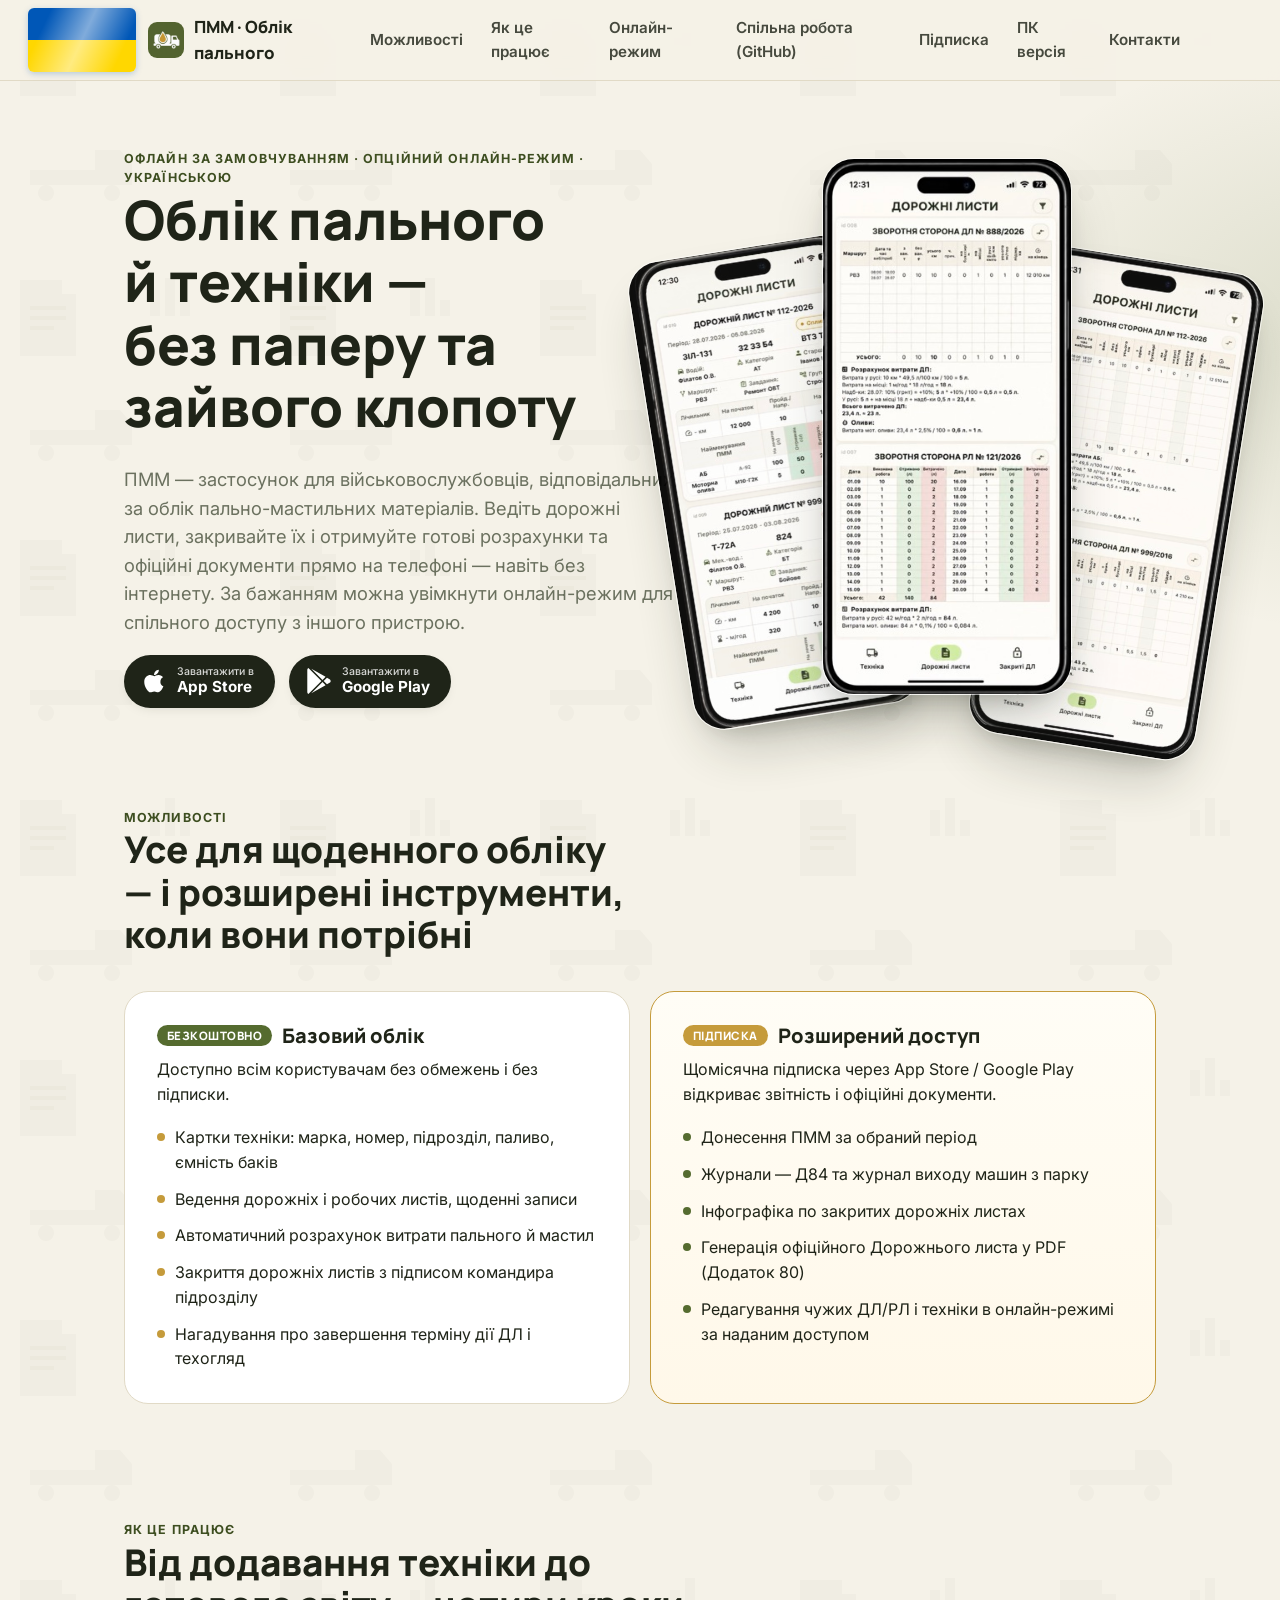
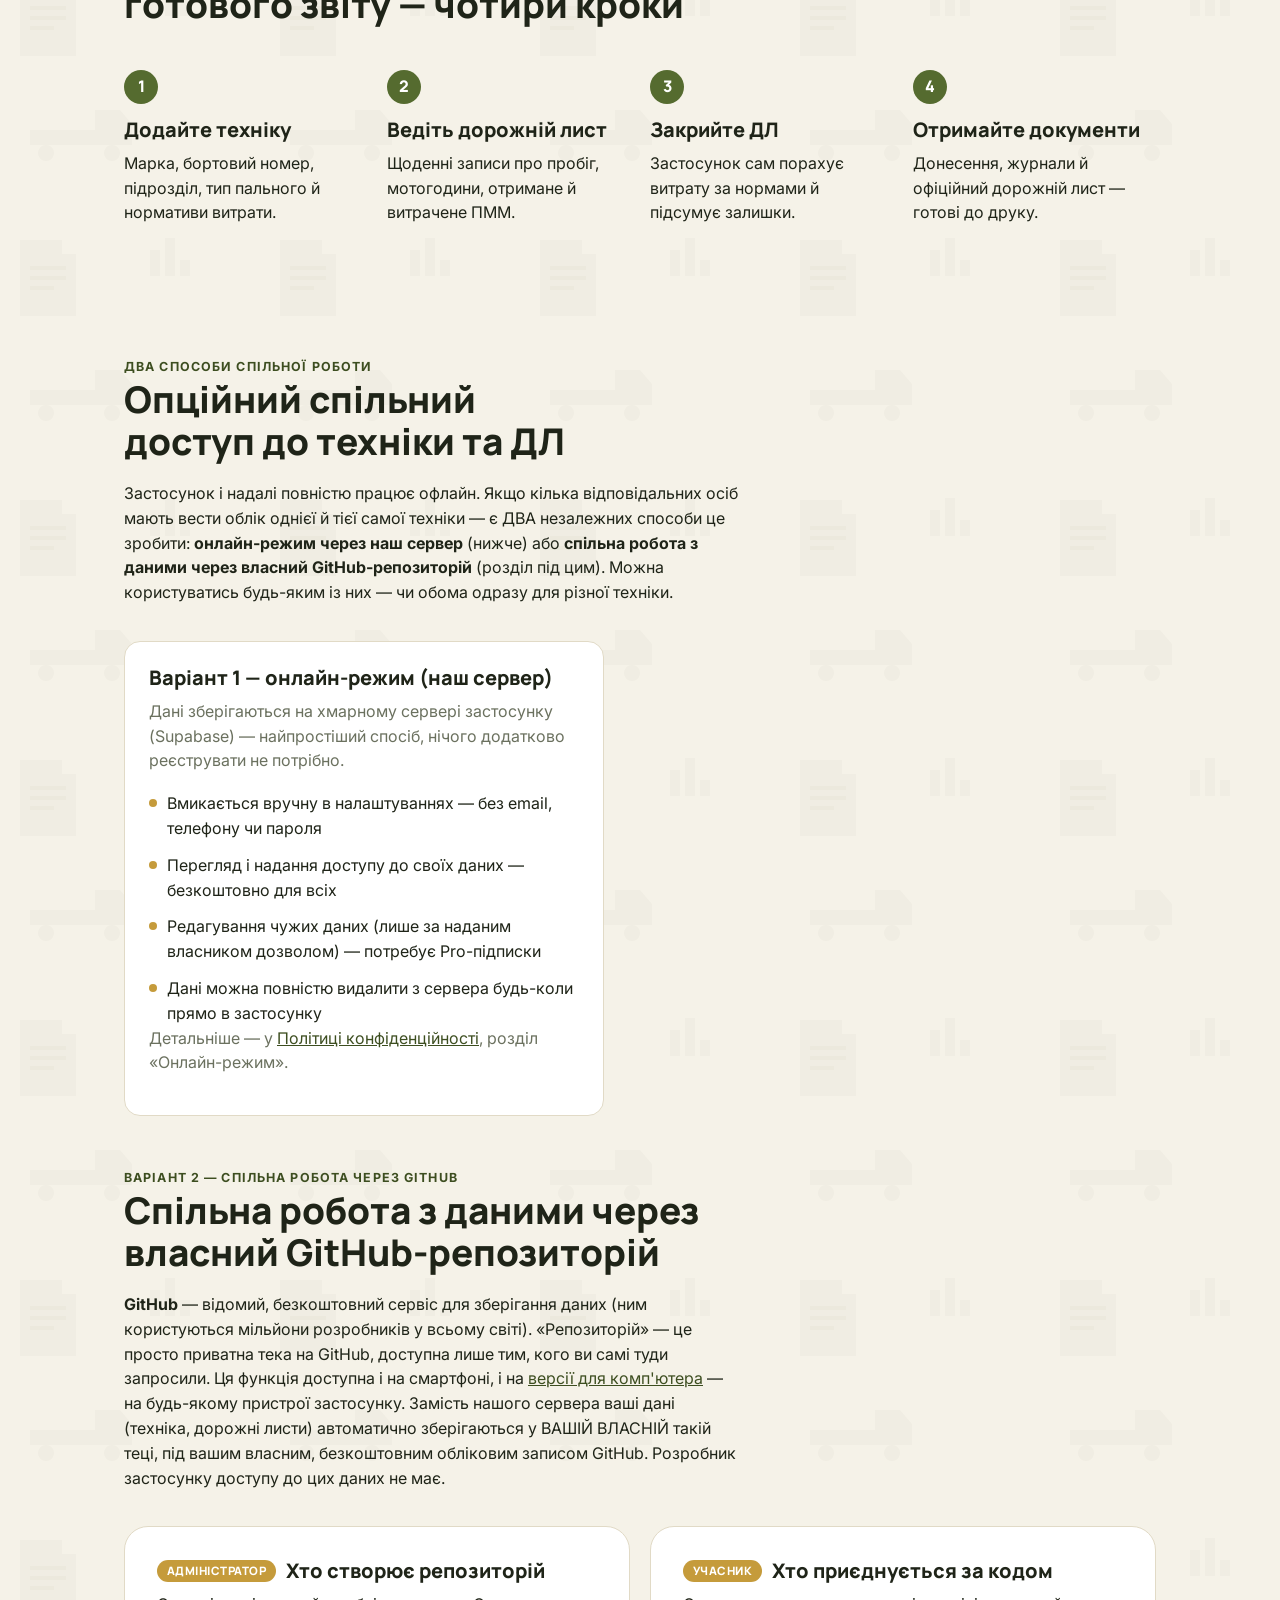
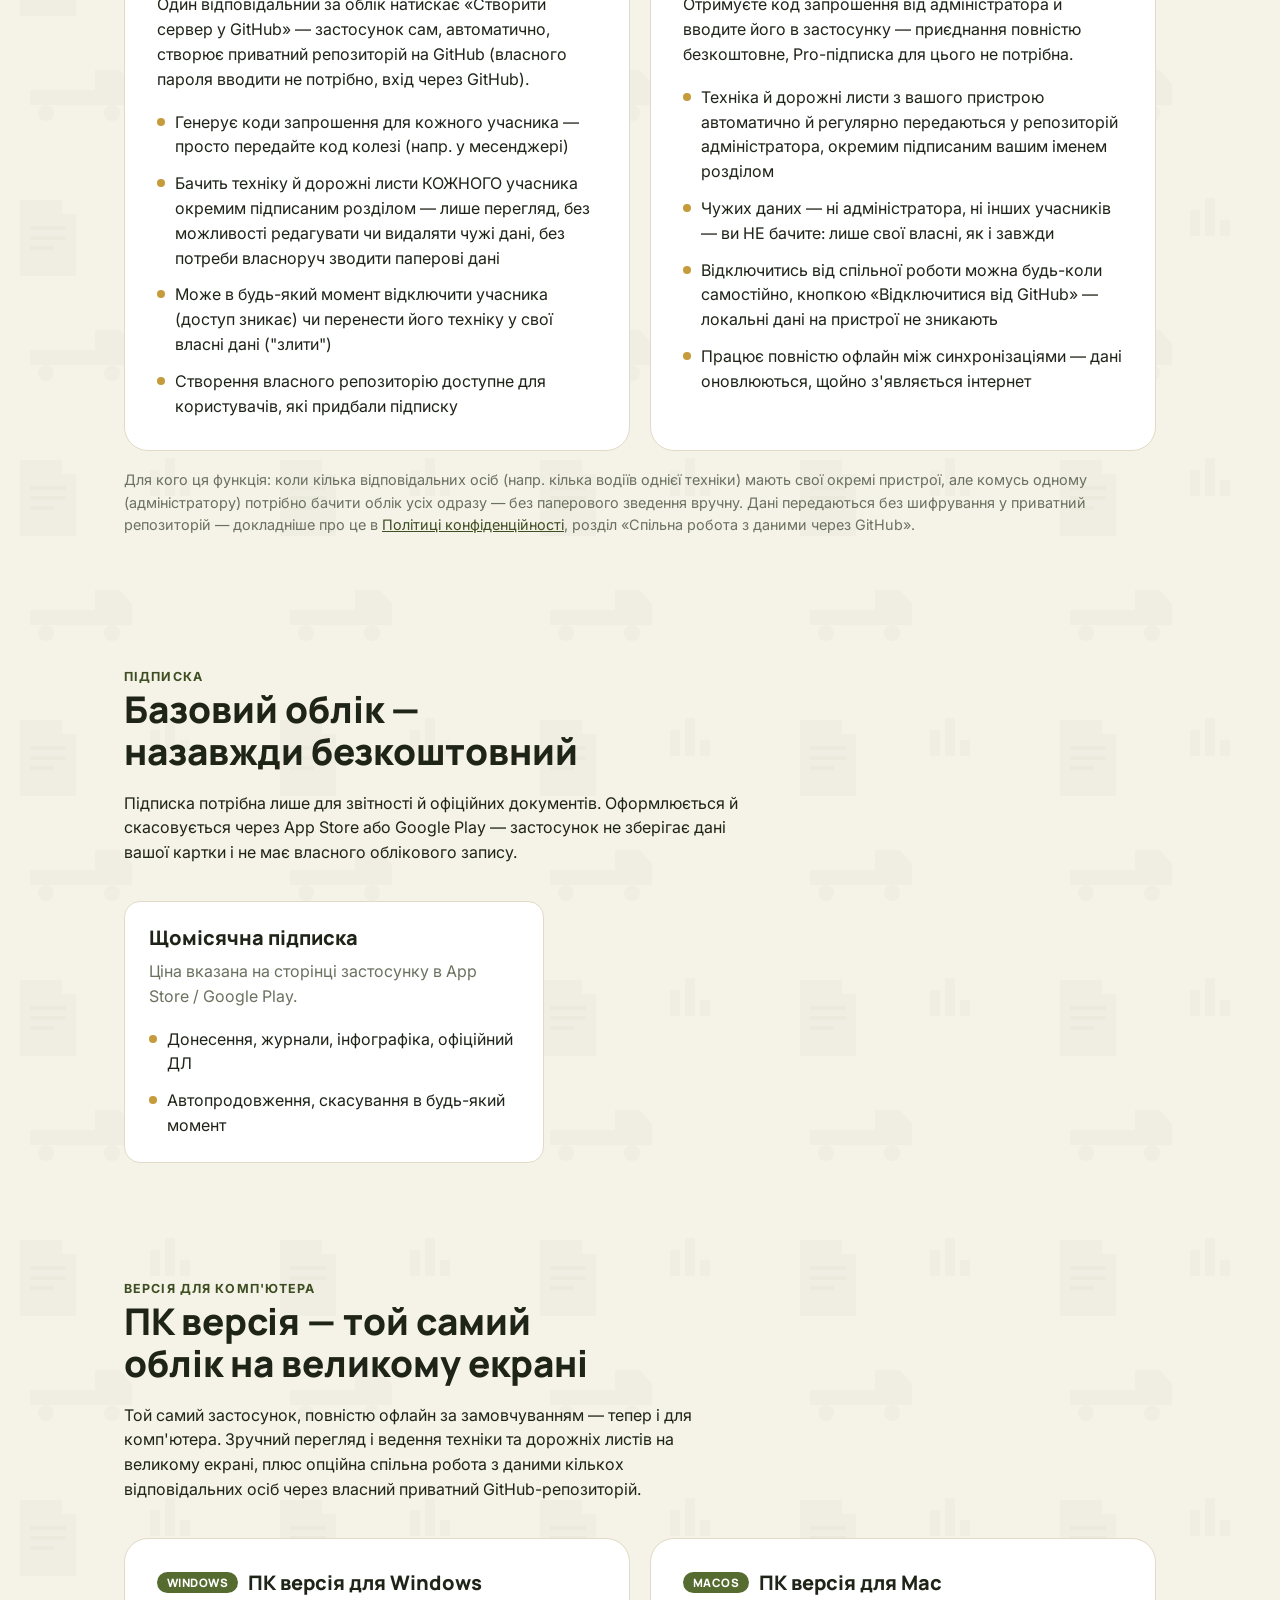
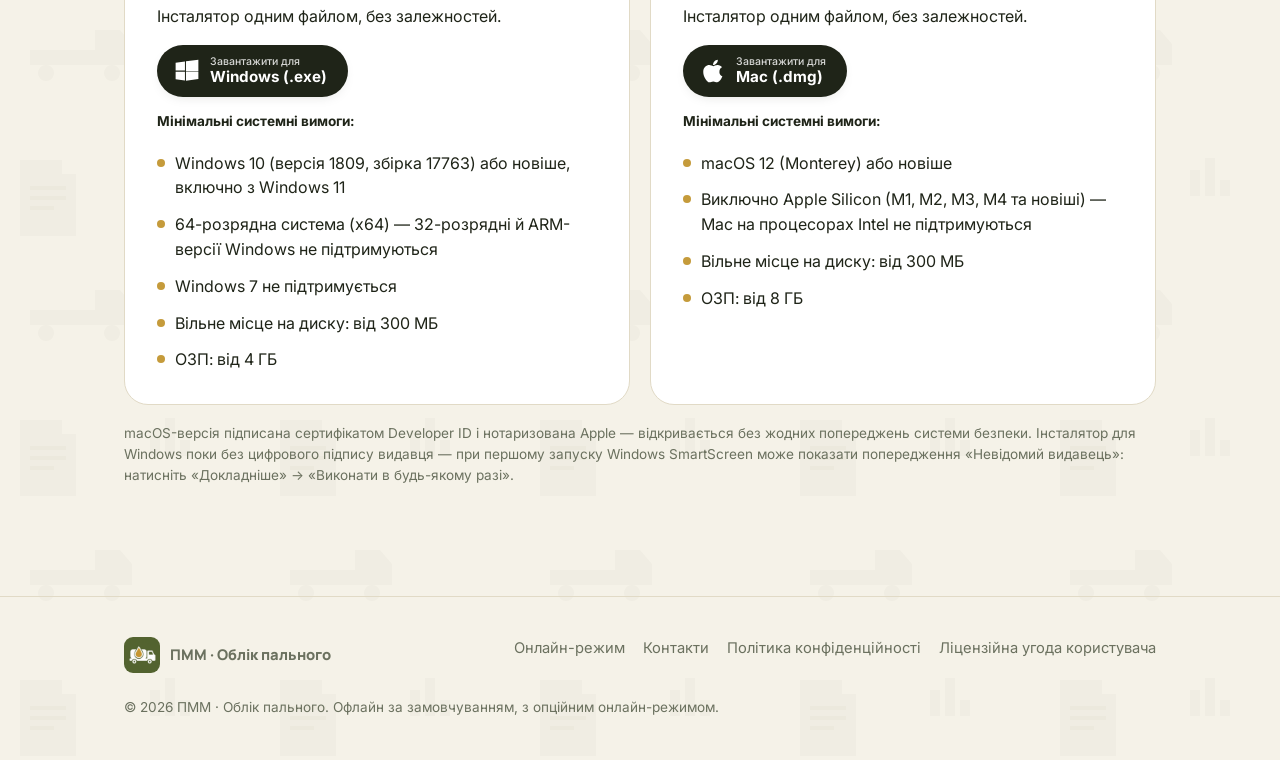
==== index.html @ 6cd9c163 "Windows: посилання на завантаження → v1.0.6" ====
<!doctype html>
<html lang="uk">
<head>
<meta charset="utf-8">
<meta name="viewport" content="width=device-width, initial-scale=1">
<title>ПММ — Облік пального | застосунок для обліку техніки та дорожніх листів</title>
<meta name="description" content="ПММ (Облік пального) — застосунок для військовослужбовців: облік техніки, ведення дорожніх листів, автоматичний розрахунок витрати пального й мастил, офіційні документи за Наказом МОУ №440. Працює офлайн, з опційним онлайн-режимом.">
<meta property="og:title" content="ПММ — Облік пального">
<meta property="og:description" content="Застосунок для обліку пального, техніки та дорожніх листів. Базовий функціонал безкоштовний, працює офлайн — з опційним онлайн-режимом для спільного доступу.">
<meta property="og:image" content="assets/img/app-icon-512.png">
<meta property="og:locale" content="uk_UA">
<link rel="icon" href="assets/img/favicon-32.png" sizes="32x32">
<link rel="apple-touch-icon" href="assets/img/app-icon-192.png">
<link rel="preconnect" href="https://fonts.googleapis.com">
<link rel="preconnect" href="https://fonts.gstatic.com" crossorigin>
<link href="https://fonts.googleapis.com/css2?family=Inter:wght@400;500;600;700;800&family=Manrope:wght@700;800&display=swap" rel="stylesheet">
<link rel="stylesheet" href="assets/css/style.css">
</head>
<body>

<header class="site-header">
  <div class="container site-header__bar">
    <div class="site-header__brand-group">
      <span class="ua-flag-badge" aria-hidden="true"></span>
      <a class="brand" href="index.html">
        <img src="assets/img/app-icon-192.png" alt="">
        ПММ · Облік пального
      </a>
    </div>
    <button class="nav-toggle" id="navToggle" aria-label="Меню" aria-expanded="false">☰</button>
    <nav class="nav" id="siteNav">
      <a href="#features">Можливості</a>
      <a href="#how">Як це працює</a>
      <a href="#online-mode">Онлайн-режим</a>
      <a href="#git-sync">Спільна робота (GitHub)</a>
      <a href="#plans">Підписка</a>
      <a href="#pc-download">ПК версія</a>
      <a href="contacts.html">Контакти</a>
    </nav>
  </div>
</header>

<main>
  <section class="hero">
    <div class="container hero__grid">
      <div>
        <span class="eyebrow">Офлайн за замовчуванням · опційний онлайн-режим · українською</span>
        <h1>Облік пального й техніки — без паперу та зайвого клопоту</h1>
        <p class="lead">ПММ — застосунок для військовослужбовців, відповідальних за облік
          пально-мастильних матеріалів. Ведіть дорожні листи, закривайте їх і отримуйте
          готові розрахунки та офіційні документи прямо на телефоні — навіть без інтернету.
          За бажанням можна увімкнути онлайн-режим для спільного доступу з іншого пристрою.</p>
        <div class="btn-row">
          <a class="btn btn-store" href="https://apps.apple.com/ua/app/%D0%BE%D0%B1%D0%BB%D1%96%D0%BA-%D0%BF%D0%BC%D0%BC/id6798371431?l=uk" target="_blank" rel="noopener">
            <svg class="btn-store__icon" viewBox="0 0 384 512" fill="currentColor" aria-hidden="true"><path d="M318.7 268.7c-.2-36.7 16.4-64.4 50-84.8-18.8-26.9-47.2-41.7-84.7-44.6-35.5-2.8-74.3 20.7-88.5 20.7-15 0-49.4-19.7-76.4-19.7C63.3 141 0 184.8 0 273.5q0 39.3 14.4 81.2c12.8 36.7 59 126.7 107.2 125.2 25.2-.6 43-17.9 75.8-17.9 31.8 0 48.3 17.9 76.4 17.9 48.6-.7 90.4-82.5 102.6-119.3-65.2-30.7-57.7-90-57.7-91.9zm-56.6-164.2c27.3-32.4 24.8-61.9 24-72.5-24.1 1.4-52 16.4-67.9 34.9-17.5 19.8-27.8 44.3-25.6 71.9 26.1 2 49.9-11.4 69.5-34.3z"/></svg>
            <span class="btn-store__text"><small>Завантажити в</small>App Store</span>
          </a>
          <a class="btn btn-store" href="https://play.google.com/store/apps/details?id=ua.oblikpalnogo.oblik_palnogo_app" target="_blank" rel="noopener">
            <svg class="btn-store__icon" viewBox="0 0 512 512" fill="currentColor" aria-hidden="true"><path d="M325.3 234.3 104.6 13l280.8 161.2-60.1 60.1zM47 0C34 6.8 25.3 19.2 25.3 35.3v441.3c0 16.1 8.7 28.5 21.7 35.3l256.6-256L47 0zm425.2 225.6-58.9-34.1-65.7 64.5 65.7 64.5 59.1-34.1c17.8-10.8 17.8-45.1-.2-60.8zM104.6 499l280.8-161.2-60.1-60.1L104.6 499z"/></svg>
            <span class="btn-store__text"><small>Завантажити в</small>Google Play</span>
          </a>
        </div>
      </div>
      <div class="hero__art">
        <img class="hero__shot hero__shot--left" src="assets/img/screenshots/shot-left.jpg" alt="Екран «Техніка» — перелік машин із рівнем пального">
        <img class="hero__shot hero__shot--right" src="assets/img/screenshots/shot-right.jpg" alt="Екран «Дорожні листи» — перелік і статус листів">
        <img class="hero__shot hero__shot--front" src="assets/img/screenshots/shot-front.jpg" alt="Зворотна сторона дорожнього листа з розрахунком витрати пального">
      </div>
    </div>
  </section>

  <section id="features">
    <div class="container">
      <div class="section-head">
        <span class="eyebrow">Можливості</span>
        <h2>Усе для щоденного обліку — і розширені інструменти, коли вони потрібні</h2>
      </div>
      <div class="grid-2">
        <div class="plan-card">
          <h3><span class="badge badge--free">Безкоштовно</span> Базовий облік</h3>
          <p>Доступно всім користувачам без обмежень і без підписки.</p>
          <ul class="feature-list">
            <li>Картки техніки: марка, номер, підрозділ, паливо, ємність баків</li>
            <li>Ведення дорожніх і робочих листів, щоденні записи</li>
            <li>Автоматичний розрахунок витрати пального й мастил</li>
            <li>Закриття дорожніх листів з підписом командира підрозділу</li>
            <li>Нагадування про завершення терміну дії ДЛ і техогляд</li>
          </ul>
        </div>
        <div class="plan-card plan-card--pro">
          <h3><span class="badge">Підписка</span> Розширений доступ</h3>
          <p>Щомісячна підписка через App Store / Google Play відкриває звітність
            і офіційні документи.</p>
          <ul class="feature-list">
            <li>Донесення ПММ за обраний період</li>
            <li>Журнали — Д84 та журнал виходу машин з парку</li>
            <li>Інфографіка по закритих дорожніх листах</li>
            <li>Генерація офіційного Дорожнього листа у PDF (Додаток 80)</li>
            <li>Редагування чужих ДЛ/РЛ і техніки в онлайн-режимі за наданим доступом</li>
          </ul>
        </div>
      </div>
    </div>
  </section>

  <section id="how">
    <div class="container">
      <div class="section-head">
        <span class="eyebrow">Як це працює</span>
        <h2>Від додавання техніки до готового звіту — чотири кроки</h2>
      </div>
      <div class="steps">
        <div class="step">
          <span class="step__num">1</span>
          <h3>Додайте техніку</h3>
          <p>Марка, бортовий номер, підрозділ, тип пального й нормативи витрати.</p>
        </div>
        <div class="step">
          <span class="step__num">2</span>
          <h3>Ведіть дорожній лист</h3>
          <p>Щоденні записи про пробіг, мотогодини, отримане й витрачене ПММ.</p>
        </div>
        <div class="step">
          <span class="step__num">3</span>
          <h3>Закрийте ДЛ</h3>
          <p>Застосунок сам порахує витрату за нормами й підсумує залишки.</p>
        </div>
        <div class="step">
          <span class="step__num">4</span>
          <h3>Отримайте документи</h3>
          <p>Донесення, журнали й офіційний дорожній лист — готові до друку.</p>
        </div>
      </div>
    </div>
  </section>

  <section id="online-mode">
    <div class="container">
      <div class="section-head">
        <span class="eyebrow">Два способи спільної роботи</span>
        <h2>Опційний спільний доступ до техніки та ДЛ</h2>
        <p>Застосунок і надалі повністю працює офлайн. Якщо кілька відповідальних осіб
          мають вести облік однієї й тієї самої техніки — є ДВА незалежних способи
          це зробити: <strong>онлайн-режим через наш сервер</strong> (нижче) або
          <strong>спільна робота з даними через власний GitHub-репозиторій</strong>
          (розділ під цим). Можна користуватись будь-яким із них — чи обома одразу
          для різної техніки.</p>
      </div>
      <div class="card" style="max-width: 480px;">
        <h3>Варіант 1 — онлайн-режим (наш сервер)</h3>
        <p style="color: var(--color-muted);">Дані зберігаються на хмарному сервері
          застосунку (Supabase) — найпростіший спосіб, нічого додатково реєструвати
          не потрібно.</p>
        <ul class="feature-list">
          <li>Вмикається вручну в налаштуваннях — без email, телефону чи пароля</li>
          <li>Перегляд і надання доступу до своїх даних — безкоштовно для всіх</li>
          <li>Редагування чужих даних (лише за наданим власником дозволом) — потребує Pro-підписки</li>
          <li>Дані можна повністю видалити з сервера будь-коли прямо в застосунку</li>
        </ul>
        <p style="color: var(--color-muted);">Детальніше — у
          <a href="privacy.html">Політиці конфіденційності</a>, розділ «Онлайн-режим».</p>
      </div>
    </div>
  </section>

  <section id="git-sync">
    <div class="container">
      <div class="section-head">
        <span class="eyebrow">Варіант 2 — спільна робота через GitHub</span>
        <h2>Спільна робота з даними через власний GitHub-репозиторій</h2>
        <p><strong>GitHub</strong> — відомий, безкоштовний сервіс для зберігання даних
          (ним користуються мільйони розробників у всьому світі). «Репозиторій» — це
          просто приватна тека на GitHub, доступна лише тим, кого ви самі туди
          запросили. Ця функція доступна і на смартфоні, і на
          <a href="#pc-download">версії для комп'ютера</a> — на будь-якому пристрої
          застосунку. Замість нашого сервера ваші дані (техніка, дорожні листи)
          автоматично зберігаються у ВАШІЙ ВЛАСНІЙ такій теці, під вашим власним,
          безкоштовним обліковим записом GitHub. Розробник застосунку доступу до цих
          даних не має.</p>
      </div>
      <div class="grid-2">
        <div class="plan-card">
          <h3><span class="badge">Адміністратор</span> Хто створює репозиторій</h3>
          <p>Один відповідальний за облік натискає «Створити
            сервер у GitHub» — застосунок сам, автоматично, створює приватний
            репозиторій на GitHub (власного пароля вводити не потрібно, вхід через
            GitHub).</p>
          <ul class="feature-list">
            <li>Генерує коди запрошення для кожного учасника — просто передайте код
              колезі (напр. у месенджері)</li>
            <li>Бачить техніку й дорожні листи КОЖНОГО учасника окремим підписаним
              розділом — лише перегляд, без можливості редагувати чи видаляти чужі
              дані, без потреби власноруч зводити паперові дані</li>
            <li>Може в будь-який момент відключити учасника (доступ зникає) чи
              перенести його техніку у свої власні дані ("злити")</li>
            <li>Створення власного репозиторію доступне для користувачів, які
              придбали підписку</li>
          </ul>
        </div>
        <div class="plan-card">
          <h3><span class="badge">Учасник</span> Хто приєднується за кодом</h3>
          <p>Отримуєте код запрошення від адміністратора й вводите його в
            застосунку — приєднання повністю безкоштовне, Pro-підписка для цього
            не потрібна.</p>
          <ul class="feature-list">
            <li>Техніка й дорожні листи з вашого пристрою автоматично й регулярно
              передаються у репозиторій адміністратора, окремим підписаним вашим
              іменем розділом</li>
            <li>Чужих даних — ні адміністратора, ні інших учасників — ви НЕ бачите:
              лише свої власні, як і завжди</li>
            <li>Відключитись від спільної роботи можна будь-коли самостійно, кнопкою
              «Відключитися від GitHub» — локальні дані на пристрої не зникають</li>
            <li>Працює повністю офлайн між синхронізаціями — дані оновлюються, щойно
              з'являється інтернет</li>
          </ul>
        </div>
      </div>
      <p style="color: var(--color-muted); font-size: 0.9rem; margin-top: 18px;">
        Для кого ця функція: коли кілька відповідальних осіб (напр. кілька водіїв
        однієї техніки) мають свої окремі пристрої, але комусь
        одному (адміністратору) потрібно бачити облік усіх одразу — без паперового
        зведення вручну. Дані передаються без шифрування у приватний репозиторій —
        докладніше про це в
        <a href="privacy.html">Політиці конфіденційності</a>, розділ «Спільна робота
        з даними через GitHub».</p>
    </div>
  </section>

  <section id="plans">
    <div class="container">
      <div class="section-head">
        <span class="eyebrow">Підписка</span>
        <h2>Базовий облік — назавжди безкоштовний</h2>
        <p>Підписка потрібна лише для звітності й офіційних документів. Оформлюється й
          скасовується через App Store або Google Play — застосунок не зберігає дані
          вашої картки і не має власного облікового запису.</p>
      </div>
      <div class="card" style="max-width: 420px;">
        <h3>Щомісячна підписка</h3>
        <p style="color: var(--color-muted);">Ціна вказана на сторінці застосунку в
          App Store / Google Play.</p>
        <ul class="feature-list">
          <li>Донесення, журнали, інфографіка, офіційний ДЛ</li>
          <li>Автопродовження, скасування в будь-який момент</li>
        </ul>
      </div>
    </div>
  </section>

  <section id="pc-download">
    <div class="container">
      <div class="section-head">
        <span class="eyebrow">Версія для комп'ютера</span>
        <h2>ПК версія — той самий облік на великому екрані</h2>
        <p>Той самий застосунок, повністю офлайн за замовчуванням — тепер і для
          комп'ютера. Зручний перегляд і ведення техніки та дорожніх листів на
          великому екрані, плюс опційна спільна робота з даними кількох
          відповідальних осіб через власний приватний GitHub-репозиторій.</p>
      </div>
      <div class="grid-2">
        <div class="plan-card">
          <h3><span class="badge badge--free">Windows</span> ПК версія для Windows</h3>
          <p>Інсталятор одним файлом, без залежностей.</p>
          <div style="display: flex; align-items: center; gap: 12px; flex-wrap: nowrap;">
            <a class="btn btn-store" href="https://github.com/AlexFeoktistov/site_oblik_pmm/releases/download/v1.0.6/PMM-Windows-1.0.6-Setup.exe" target="_blank" rel="noopener">
              <svg class="btn-store__icon" viewBox="0 0 448 512" fill="currentColor" aria-hidden="true"><path d="M0 93.7l183.6-25.3v177.4H0V93.7zm0 324.6l183.6 25.3V268.4H0v149.9zM203.8 65.3L448 32v228.8H203.8V65.3zm0 381.4l244.2-33.3V271.2H203.8v175.5z"/></svg>
              <span class="btn-store__text"><small>Завантажити для</small>Windows (.exe)</span>
            </a>
            <span class="download-count" data-download-asset="PMM-Windows-1.0.6-Setup.exe" style="font-size: 0.82rem; color: var(--color-muted); background: #efece2; padding: 5px 12px; border-radius: 999px;" hidden></span>
          </div>
          <p style="font-size: 0.85rem; font-weight: 700; color: var(--color-ink); margin: 14px 0 6px;">Мінімальні системні вимоги:</p>
          <ul class="feature-list">
            <li>Windows 10 (версія 1809, збірка 17763) або новіше, включно з Windows 11</li>
            <li>64-розрядна система (x64) — 32-розрядні й ARM-версії Windows не підтримуються</li>
            <li>Windows 7 не підтримується</li>
            <li>Вільне місце на диску: від 300 МБ</li>
            <li>ОЗП: від 4 ГБ</li>
          </ul>
        </div>
        <div class="plan-card">
          <h3><span class="badge badge--free">macOS</span> ПК версія для Mac</h3>
          <p>Інсталятор одним файлом, без залежностей.</p>
          <div style="display: flex; align-items: center; gap: 12px; flex-wrap: nowrap;">
            <a class="btn btn-store" href="https://github.com/AlexFeoktistov/site_oblik_pmm/releases/download/v1.0.2/PMM-macOS-1.0.2.dmg" target="_blank" rel="noopener">
              <svg class="btn-store__icon" viewBox="0 0 384 512" fill="currentColor" aria-hidden="true"><path d="M318.7 268.7c-.2-36.7 16.4-64.4 50-84.8-18.8-26.9-47.2-41.7-84.7-44.6-35.5-2.8-74.3 20.7-88.5 20.7-15 0-49.4-19.7-76.4-19.7C63.3 141 0 184.8 0 273.5q0 39.3 14.4 81.2c12.8 36.7 59 126.7 107.2 125.2 25.2-.6 43-17.9 75.8-17.9 31.8 0 48.3 17.9 76.4 17.9 48.6-.7 90.4-82.5 102.6-119.3-65.2-30.7-57.7-90-57.7-91.9zm-56.6-164.2c27.3-32.4 24.8-61.9 24-72.5-24.1 1.4-52 16.4-67.9 34.9-17.5 19.8-27.8 44.3-25.6 71.9 26.1 2 49.9-11.4 69.5-34.3z"/></svg>
              <span class="btn-store__text"><small>Завантажити для</small>Mac (.dmg)</span>
            </a>
            <span class="download-count" data-download-asset="PMM-macOS-1.0.2.dmg" style="font-size: 0.82rem; color: var(--color-muted); background: #efece2; padding: 5px 12px; border-radius: 999px;" hidden></span>
          </div>
          <p style="font-size: 0.85rem; font-weight: 700; color: var(--color-ink); margin: 14px 0 6px;">Мінімальні системні вимоги:</p>
          <ul class="feature-list">
            <li>macOS 12 (Monterey) або новіше</li>
            <li>Виключно Apple Silicon (M1, M2, M3, M4 та новіші) — Mac на процесорах Intel не підтримуються</li>
            <li>Вільне місце на диску: від 300 МБ</li>
            <li>ОЗП: від 8 ГБ</li>
          </ul>
        </div>
      </div>
      <p style="color: var(--color-muted); font-size: 0.85rem; margin-top: 18px;">
        macOS-версія підписана сертифікатом Developer ID і нотаризована Apple —
        відкривається без жодних попереджень системи безпеки. Інсталятор для
        Windows поки без цифрового підпису видавця — при першому запуску
        Windows SmartScreen може показати попередження «Невідомий видавець»:
        натисніть «Докладніше» → «Виконати в будь-якому разі».</p>
    </div>
  </section>
</main>

<footer class="site-footer">
  <div class="container">
    <div class="site-footer__grid">
      <a class="brand" href="index.html">
        <img src="assets/img/app-icon-192.png" alt="">
        ПММ · Облік пального
      </a>
      <nav>
        <a href="#online-mode">Онлайн-режим</a>
        <a href="contacts.html">Контакти</a>
        <a href="privacy.html">Політика конфіденційності</a>
        <a href="terms.html">Ліцензійна угода користувача</a>
      </nav>
    </div>
    <p class="site-footer__meta">© 2026 ПММ · Облік пального. Офлайн за замовчуванням, з опційним онлайн-режимом.</p>
  </div>
</footer>

<script>
  const navToggle = document.getElementById('navToggle');
  const siteNav = document.getElementById('siteNav');
  navToggle.addEventListener('click', () => {
    const isOpen = siteNav.classList.toggle('is-open');
    navToggle.setAttribute('aria-expanded', String(isOpen));
  });

  // Лічильник завантажень ПК-версій. ДВІ попередні версії (пряме
  // звернення до api.github.com окремо на кожен asset, потім —
  // шлях через SVG-бейдж shields.io) мали той самий прихований ґандж:
  // URL запиту для Windows-файлу закінчувався буквально на ".exe"
  // ("...Setup.exe" / "...Setup.exe.json") — типові блокувальники
  // реклами/захисту (uBlock, вбудований Safe Browsing тощо) евристично
  // блокують саме такі запити як "схожі на завантаження виконуваного
  // файлу", незалежно від реального вмісту відповіді. Звідси й
  // систематична (не випадкова — повторні спроби не допомагали)
  // відсутність лічильника ЛИШЕ для Windows, тоді як macOS (.dmg)
  // працював завжди.
  //
  // Тому тепер — ОДИН запит на /releases/latest (URL не містить жодної
  // назви файлу, нічого "виконуваного" в самому шляху), з якого
  // одразу читаємо download_count ОБОХ assets. Кешуємо відповідь у
  // localStorage на 30 хв (переживає перезавантаження сторінки, не лише
  // однієї сесії браузера не грали зайвий запит і не впирались у ліміт
  // GitHub API (60/год на IP, спільний для відвідувачів з однієї мережі).
  //
  // /releases/latest НЕДОСТАТНЬО, якщо платформи оновлюються не
  // синхронно (саме так і сталось: вийшла 1.0.2 лише для mac, Windows
  // свідомо лишили на 1.0.1) — "latest" це ОДИН конкретний реліз-тег, і
  // asset з іншого тега (старішого) туди просто не входить, пошук за
  // назвою файлу мовчки не знаходить нічого. Тому тепер /releases
  // (список останніх релізів, той самий один запит і той самий ліміт) —
  // і шукаємо назву файлу серед assets УСІХ них одразу, незалежно від
  // того, якому саме тегу вона належить.
  function pluralizeDownloads(count) {
    const mod100 = count % 100;
    const mod10 = count % 10;
    if (mod100 >= 11 && mod100 <= 14) return `${count} завантажень`;
    if (mod10 === 1) return `${count} завантаження`;
    if (mod10 >= 2 && mod10 <= 4) return `${count} завантаження`;
    return `${count} завантажень`;
  }

  function applyCounts(assets) {
    document.querySelectorAll('[data-download-asset]').forEach((el) => {
      const asset = assets.find((a) => a.name === el.dataset.downloadAsset);
      if (!asset) return;
      el.textContent = pluralizeDownloads(asset.download_count);
      el.hidden = false;
    });
  }

  // v2 (було v1_, /releases/latest) — свідомо нова назва ключа: старий
  // кеш від зламаної v1-версії (порожні/застарілі asset-и) інакше
  // лишався б у localStorage відвідувача ще до 30 хв і після цього фіксу.
  const CACHE_KEY = 'pmm_release_assets_v2';
  const CACHE_TTL_MS = 30 * 60 * 1000;

  let cached = null;
  try {
    const raw = localStorage.getItem(CACHE_KEY);
    if (raw) {
      const parsed = JSON.parse(raw);
      if (Date.now() - parsed.savedAt < CACHE_TTL_MS) cached = parsed.assets;
    }
  } catch (_) {
    // Приватний режим браузера чи вимкнений localStorage — просто
    // підемо далі без кешу, це не критично.
  }

  if (cached) {
    applyCounts(cached);
  } else {
    fetch('https://api.github.com/repos/AlexFeoktistov/site_oblik_pmm/releases')
      .then((response) => (response.ok ? response.json() : Promise.reject()))
      .then((releases) => {
        const assets = Array.isArray(releases)
          ? releases.flatMap((release) =>
              Array.isArray(release.assets) ? release.assets : [])
          : [];
        applyCounts(assets);
        try {
          localStorage.setItem(CACHE_KEY, JSON.stringify({ savedAt: Date.now(), assets }));
        } catch (_) {}
      })
      .catch(() => {
        // Лічильник суто інформаційний — мовчки нічого не показуємо.
      });
  }
</script>
</body>
</html>
---- assets/css/style.css ----
/* ПММ (Облік пального) — сайт застосунку.
   Палітра й тон навмисно повторюють сам застосунок: єдина світла тема,
   без перемикання на темний режим (застосунок теж завжди світлий). */

:root {
  --color-bg: #F5F2E8;
  --color-surface: #FFFFFF;
  --color-surface-alt: #FBF9F2;
  --color-primary: #556B2F;
  --color-primary-dark: #3D4E20;
  --color-ink: #1F2418;
  --color-muted: #6B715F;
  --color-accent: #C59B3B;
  --color-accent-dark: #A87F2B;
  --color-outline: #E1DAC6;
  --color-outline-strong: #D9D2BD;
  --color-danger: #A6402F;

  --radius-lg: 24px;
  --radius-md: 16px;
  --radius-sm: 10px;

  --shadow-card: 0 12px 28px -18px rgba(31, 36, 24, 0.35);
  --shadow-soft: 0 4px 14px -8px rgba(31, 36, 24, 0.25);

  --content-width: 1080px;

  --font-display: "Manrope", "Inter", system-ui, sans-serif;
  --font-body: "Inter", system-ui, -apple-system, sans-serif;
}

* {
  box-sizing: border-box;
}

html {
  scroll-behavior: smooth;
}

@media (prefers-reduced-motion: reduce) {
  html {
    scroll-behavior: auto;
  }
  * {
    animation-duration: 0.001ms !important;
    transition-duration: 0.001ms !important;
  }
}

body {
  margin: 0;
  /* Преміальна тематична підкладка: ПРЯМО про предмет застосунку —
     документ (дорожній лист), графік розрахунку й силует вантажної
     техніки — повторені ледь помітним візерунком (як захисний водяний
     знак на офіційному бланку обліку — те саме смислове поле, що й сам
     застосунок: техніка, облік, розрахунки), плюс два м'яких
     золото/оливкових підсвічування (кольори бренду) по кутах замість
     плаского кольору. */
  background:
    radial-gradient(900px 560px at 12% -8%, rgba(197, 155, 59, 0.2), transparent 62%),
    radial-gradient(760px 520px at 108% 6%, rgba(85, 107, 47, 0.16), transparent 58%),
    url('data:image/svg+xml;utf8,%3Csvg%20xmlns%3D%22http%3A//www.w3.org/2000/svg%22%20width%3D%22260%22%20height%3D%22260%22%20viewBox%3D%220%200%20260%20260%22%3E%0A%20%20%3Cg%20fill%3D%22%233D4E20%22%20fill-opacity%3D%220.028%22%3E%0A%20%20%20%20%3C%21--%20%D0%94%D0%BE%D0%BA%D1%83%D0%BC%D0%B5%D0%BD%D1%82%20%28%D0%B4%D0%BE%D1%80%D0%BE%D0%B6%D0%BD%D1%96%D0%B9%20%D0%BB%D0%B8%D1%81%D1%82%29%3A%20%D0%B0%D1%80%D0%BA%D1%83%D1%88%20%D1%96%D0%B7%20%D0%B7%D0%B0%D0%B3%D0%BD%D1%83%D1%82%D0%B8%D0%BC%20%D0%BA%D1%83%D1%82%D0%BE%D0%BC%20%D1%96%20%D1%80%D1%8F%D0%B4%D0%BA%D0%B0%D0%BC%D0%B8%20--%3E%0A%20%20%20%20%3Cpath%20d%3D%22M20%2C20%20L62%2C20%20L76%2C34%20L76%2C96%20L20%2C96%20Z%20M62%2C20%20L62%2C34%20L76%2C34%20Z%22/%3E%0A%20%20%20%20%3Crect%20x%3D%2230%22%20y%3D%2246%22%20width%3D%2236%22%20height%3D%224%22/%3E%0A%20%20%20%20%3Crect%20x%3D%2230%22%20y%3D%2256%22%20width%3D%2236%22%20height%3D%224%22/%3E%0A%20%20%20%20%3Crect%20x%3D%2230%22%20y%3D%2266%22%20width%3D%2224%22%20height%3D%224%22/%3E%0A%0A%20%20%20%20%3C%21--%20%D0%A0%D0%BE%D0%B7%D1%80%D0%B0%D1%85%D1%83%D0%BD%D0%BE%D0%BA%3A%20%D0%BD%D0%B5%D0%B2%D0%B5%D0%BB%D0%B8%D0%BA%D0%B8%D0%B9%20%D1%81%D1%82%D0%BE%D0%B2%D0%BF%D1%87%D0%B8%D0%BA%D0%BE%D0%B2%D0%B8%D0%B9%20%D0%B3%D1%80%D0%B0%D1%84%D1%96%D0%BA%20--%3E%0A%20%20%20%20%3Crect%20x%3D%22150%22%20y%3D%2230%22%20width%3D%2210%22%20height%3D%2226%22%20/%3E%0A%20%20%20%20%3Crect%20x%3D%22165%22%20y%3D%2218%22%20width%3D%2210%22%20height%3D%2238%22%20/%3E%0A%20%20%20%20%3Crect%20x%3D%22180%22%20y%3D%2240%22%20width%3D%2210%22%20height%3D%2216%22%20/%3E%0A%0A%20%20%20%20%3C%21--%20%D0%92%D0%B0%D0%BD%D1%82%D0%B0%D0%B6%D0%BD%D0%B0%20%D1%82%D0%B5%D1%85%D0%BD%D1%96%D0%BA%D0%B0%3A%20%D1%81%D0%B8%D0%BB%D1%83%D0%B5%D1%82%20%D0%B2%D0%B0%D0%BD%D1%82%D0%B0%D0%B6%D1%96%D0%B2%D0%BA%D0%B8%20--%3E%0A%20%20%20%20%3Cpath%20d%3D%22M30%2C170%20L95%2C170%20L95%2C150%20L120%2C150%20L132%2C164%20L132%2C185%20L30%2C185%20Z%0A%20%20%20%20%20%20%20%20%20%20%20%20%20%20M46%2C185%20a8%2C8%200%201%200%200.1%2C0%20Z%0A%20%20%20%20%20%20%20%20%20%20%20%20%20%20M112%2C185%20a8%2C8%200%201%200%200.1%2C0%20Z%22%0A%20%20%20%20%20%20%20%20%20%20fill-rule%3D%22evenodd%22/%3E%0A%20%20%3C/g%3E%0A%3C/svg%3E%0A') 0 0/260px 260px repeat,
    var(--color-bg);
  color: var(--color-ink);
  font-family: var(--font-body);
  font-size: 16px;
  line-height: 1.55;
  -webkit-font-smoothing: antialiased;
}

img {
  max-width: 100%;
  display: block;
}

a {
  color: var(--color-primary-dark);
}

h1, h2, h3, h4 {
  font-family: var(--font-display);
  font-weight: 800;
  line-height: 1.15;
  margin: 0 0 0.5em;
  text-wrap: balance;
  color: var(--color-ink);
}

h1 { font-size: clamp(2.1rem, 4vw + 1rem, 3.4rem); }
h2 { font-size: clamp(1.6rem, 2.4vw + 1rem, 2.3rem); }
h3 { font-size: 1.25rem; }

p {
  margin: 0 0 1em;
}

.container {
  width: 100%;
  max-width: var(--content-width);
  margin: 0 auto;
  padding: 0 24px;
}

.eyebrow {
  display: inline-flex;
  flex-wrap: wrap;
  align-items: center;
  gap: 4px 8px;
  max-width: 100%;
  font-size: 0.78rem;
  font-weight: 700;
  letter-spacing: 0.09em;
  text-transform: uppercase;
  color: var(--color-primary-dark);
}

/* ---------- Header ---------- */

.site-header {
  position: sticky;
  top: 0;
  z-index: 40;
  background: rgba(245, 242, 232, 0.88);
  backdrop-filter: saturate(140%) blur(10px);
  border-bottom: 1px solid var(--color-outline);
}

.site-header__bar {
  display: flex;
  align-items: center;
  justify-content: space-between;
  gap: 16px;
  padding: 14px 0;
}

.brand {
  display: flex;
  align-items: center;
  gap: 10px;
  font-family: var(--font-display);
  font-weight: 800;
  font-size: 1.05rem;
  color: var(--color-ink);
  text-decoration: none;
}

.brand img {
  width: 36px;
  height: 36px;
  border-radius: 9px;
}

.site-header__brand-group {
  display: flex;
  align-items: center;
  gap: 12px;
}

/* Окремий прапор України в шапці — самостійний елемент, не рамка й не
   декорація іконки. Ті самі кольори/ефект, що й у застосунку (бічна
   панель ПК-версії): синя смуга зверху, жовта знизу, рівно 50/50, з
   повільним діагональним "шовковим" мерехтінням. */
.ua-flag-badge {
  position: relative;
  display: inline-block;
  width: 108px; /* 3× від 36px */
  height: 64px; /* впритул до верхнього й нижнього країв шапки */
  /* вертикально: компенсує padding: 14px 0 у .site-header__bar (вихід
     за межі звичайного блоку аж до країв смуги шапки); горизонтально:
     зсуває ліву межу так, щоб уся додана ширина росла ВЛІВО, а права
     межа лишалась на місці біля іконки */
  margin: -14px 0 -14px -72px;
  border-radius: 6px;
  background: linear-gradient(to bottom, #0057B7 50%, #FFD700 50%);
  box-shadow: 0 2px 6px rgba(0, 87, 183, 0.25);
  overflow: hidden;
  flex-shrink: 0;
}

.ua-flag-badge::after {
  content: "";
  position: absolute;
  inset: -60%;
  background: linear-gradient(
    115deg,
    transparent 35%,
    rgba(255, 255, 255, 0.5) 50%,
    transparent 65%
  );
  animation: uaFlagShimmer 7s ease-in-out infinite;
  pointer-events: none;
}

@keyframes uaFlagShimmer {
  0%, 100% { transform: translateX(-25%); }
  50% { transform: translateX(25%); }
}

@media (prefers-reduced-motion: reduce) {
  .ua-flag-badge::after {
    animation: none;
  }
}

.nav {
  display: flex;
  align-items: center;
  gap: 28px;
}

.nav a {
  color: var(--color-ink);
  text-decoration: none;
  font-weight: 600;
  font-size: 0.95rem;
  opacity: 0.82;
}

.nav a:hover {
  opacity: 1;
}

.nav-toggle {
  display: none;
}

@media (max-width: 760px) {
  .nav {
    position: absolute;
    top: 100%;
    left: 0;
    right: 0;
    background: var(--color-surface);
    border-bottom: 1px solid var(--color-outline);
    flex-direction: column;
    align-items: flex-start;
    gap: 4px;
    padding: 8px 24px 18px;
    display: none;
  }
  .nav.is-open {
    display: flex;
  }
  .nav a {
    padding: 10px 0;
    width: 100%;
  }
  .nav-toggle {
    display: inline-flex;
    align-items: center;
    justify-content: center;
    width: 40px;
    height: 40px;
    border-radius: 10px;
    border: 1px solid var(--color-outline-strong);
    background: var(--color-surface);
    cursor: pointer;
  }
}

/* ---------- Buttons ---------- */

.btn {
  display: inline-flex;
  align-items: center;
  justify-content: center;
  gap: 8px;
  padding: 13px 22px;
  border-radius: 999px;
  font-weight: 700;
  font-size: 0.96rem;
  text-decoration: none;
  border: 1px solid transparent;
  cursor: pointer;
  transition: transform 0.15s ease, box-shadow 0.15s ease;
}

.btn:hover {
  transform: translateY(-1px);
}

.btn-primary {
  background: var(--color-primary);
  color: #fff;
  box-shadow: var(--shadow-soft);
}

.btn-secondary {
  background: transparent;
  color: var(--color-ink);
  border-color: var(--color-outline-strong);
}

.btn-store {
  background: var(--color-ink);
  color: #fff;
  padding: 10px 20px 10px 16px;
  gap: 10px;
  box-shadow: var(--shadow-soft);
}

.btn-store:hover {
  background: var(--color-primary-dark);
}

.btn-store__icon {
  width: 26px;
  height: 26px;
  flex-shrink: 0;
}

.btn-store__text {
  display: flex;
  flex-direction: column;
  align-items: flex-start;
  line-height: 1.2;
  font-size: 0.95rem;
}

.btn-store__text small {
  font-size: 0.66rem;
  font-weight: 500;
  opacity: 0.82;
}

.btn-store--soon {
  opacity: 0.55;
  cursor: default;
  pointer-events: none;
  box-shadow: none;
}

.btn-row {
  display: flex;
  flex-wrap: wrap;
  gap: 14px;
}

/* ---------- Hero ---------- */

.hero {
  padding: 64px 0 40px;
}

.hero__grid {
  display: grid;
  grid-template-columns: 1.15fr 0.85fr;
  gap: 48px;
  align-items: center;
}

@media (max-width: 860px) {
  .hero__grid {
    grid-template-columns: 1fr;
    text-align: center;
  }
  .hero .btn-row, .hero .eyebrow {
    justify-content: center;
  }
}

.hero p.lead {
  font-size: 1.15rem;
  color: var(--color-muted);
  max-width: 46ch;
}

@media (max-width: 860px) {
  .hero p.lead { margin-inline: auto; }
}

/* Три екрани застосунку, віялом один поверх одного — класична преміальна
   подача для лендінгу: центральний на повний зріст, два бічних трохи
   менші, повернуті й присунуті позаду, з м'якою тінню для глибини. */
.hero__art {
  position: relative;
  min-height: 460px;
  display: flex;
  align-items: center;
  justify-content: center;
}

.hero__shot {
  position: absolute;
  width: min(230px, 52vw);
  border-radius: 32px;
  box-shadow: 0 30px 60px -20px rgba(31, 36, 24, 0.35), var(--shadow-card);
  border: 1px solid rgba(255, 255, 255, 0.6);
}

.hero__shot--left {
  transform: rotate(-9deg) translate(-78%, 6%);
  z-index: 1;
  opacity: 0.94;
}

.hero__shot--right {
  transform: rotate(9deg) translate(78%, 10%);
  z-index: 1;
  opacity: 0.94;
}

.hero__shot--front {
  position: relative;
  z-index: 2;
  width: min(250px, 56vw);
}

@media (max-width: 860px) {
  .hero__art { min-height: 380px; }
  .hero__shot--left { transform: rotate(-9deg) translate(-62%, 6%); }
  .hero__shot--right { transform: rotate(9deg) translate(62%, 10%); }
}

/* ---------- Sections ---------- */

section {
  padding: 56px 0;
}

/* "Онлайн-режим" і "Спільна робота (GitHub)" — два варіанти одного й того
   самого вибору ("два способи спільної роботи"), йдуть один за одним без
   проміжної секції між ними, тож стандартні 56px+56px зверху-знизу обох
   зайво розносили їх одна від одної. */
#online-mode {
  padding-bottom: 24px;
}

#git-sync {
  padding-top: 24px;
}

.section-head {
  max-width: 62ch;
  margin-bottom: 36px;
}

@media (max-width: 760px) {
  .section-head { margin-inline: auto; text-align: center; }
}

/* ---------- Feature cards ---------- */

.grid-2 {
  display: grid;
  grid-template-columns: repeat(2, 1fr);
  gap: 20px;
}

.grid-3 {
  display: grid;
  grid-template-columns: repeat(3, 1fr);
  gap: 20px;
}

@media (max-width: 760px) {
  .grid-2, .grid-3 {
    grid-template-columns: 1fr;
  }
}

.card {
  background: var(--color-surface);
  border: 1px solid var(--color-outline);
  border-radius: var(--radius-md);
  padding: 24px;
}

.plan-card {
  background: var(--color-surface);
  border: 1px solid var(--color-outline);
  border-radius: var(--radius-lg);
  padding: 32px;
}

.plan-card--pro {
  border-color: var(--color-accent);
  background: linear-gradient(180deg, #FFFDF6 0%, #FFF8E9 100%);
}

.plan-card h3 {
  display: flex;
  align-items: center;
  gap: 10px;
}

.badge {
  display: inline-block;
  font-size: 0.72rem;
  font-weight: 800;
  letter-spacing: 0.04em;
  text-transform: uppercase;
  padding: 4px 10px;
  border-radius: 999px;
  background: var(--color-accent);
  color: #fff;
}

.badge--free {
  background: var(--color-primary);
}

.feature-list {
  list-style: none;
  margin: 18px 0 0;
  padding: 0;
  display: flex;
  flex-direction: column;
  gap: 12px;
}

.feature-list li {
  display: flex;
  gap: 10px;
  align-items: flex-start;
  color: var(--color-ink);
}

.feature-list li::before {
  content: "";
  flex: none;
  width: 8px;
  height: 8px;
  margin-top: 8px;
  border-radius: 50%;
  background: var(--color-accent);
}

.plan-card--pro .feature-list li::before {
  background: var(--color-primary);
}

/* ---------- Steps ---------- */

.steps {
  display: grid;
  grid-template-columns: repeat(4, 1fr);
  gap: 20px;
}

@media (max-width: 860px) {
  .steps { grid-template-columns: repeat(2, 1fr); }
}
@media (max-width: 520px) {
  .steps { grid-template-columns: 1fr; }
}

.step {
  position: relative;
  padding-top: 8px;
}

.step__num {
  display: inline-flex;
  align-items: center;
  justify-content: center;
  width: 34px;
  height: 34px;
  border-radius: 50%;
  background: var(--color-primary);
  color: #fff;
  font-weight: 800;
  font-family: var(--font-display);
  margin-bottom: 14px;
}

/* ---------- FAQ ---------- */

.faq-item {
  border-bottom: 1px solid var(--color-outline);
  padding: 18px 0;
}

.faq-item summary {
  cursor: pointer;
  font-weight: 700;
  font-family: var(--font-display);
  list-style: none;
  display: flex;
  align-items: center;
  justify-content: space-between;
  gap: 12px;
}

.faq-item summary::-webkit-details-marker {
  display: none;
}

.faq-item summary::after {
  content: "+";
  font-size: 1.4rem;
  font-weight: 400;
  color: var(--color-muted);
  transition: transform 0.2s ease;
}

.faq-item[open] summary::after {
  transform: rotate(45deg);
}

.faq-item p {
  margin-top: 12px;
  color: var(--color-muted);
}

/* ---------- Footer ---------- */

.site-footer {
  border-top: 1px solid var(--color-outline);
  padding: 40px 0 28px;
  margin-top: 40px;
}

.site-footer__grid {
  display: flex;
  flex-wrap: wrap;
  justify-content: space-between;
  gap: 24px;
}

.site-footer nav {
  display: flex;
  flex-wrap: wrap;
  gap: 18px;
}

.site-footer a {
  color: var(--color-muted);
  text-decoration: none;
  font-size: 0.92rem;
}

.site-footer a:hover {
  color: var(--color-ink);
}

.site-footer__meta {
  color: var(--color-muted);
  font-size: 0.85rem;
  margin-top: 24px;
}

/* ---------- Legal pages ---------- */

.legal {
  max-width: 74ch;
  margin: 0 auto;
  padding: 48px 24px 80px;
}

.legal h2 {
  margin-top: 2em;
}

.legal .updated {
  color: var(--color-muted);
  font-size: 0.9rem;
  margin-bottom: 2.2em;
}

.legal ul {
  padding-left: 1.2em;
}

.placeholder {
  background: #FBEFD9;
  border: 1px dashed var(--color-accent-dark);
  padding: 1px 6px;
  border-radius: 6px;
  font-size: 0.92em;
}

/* ---------- Contacts ---------- */

.contact-card {
  background: var(--color-surface);
  border: 1px solid var(--color-outline);
  border-radius: var(--radius-lg);
  padding: 32px;
  display: flex;
  flex-wrap: wrap;
  gap: 24px;
  justify-content: space-between;
  align-items: center;
}
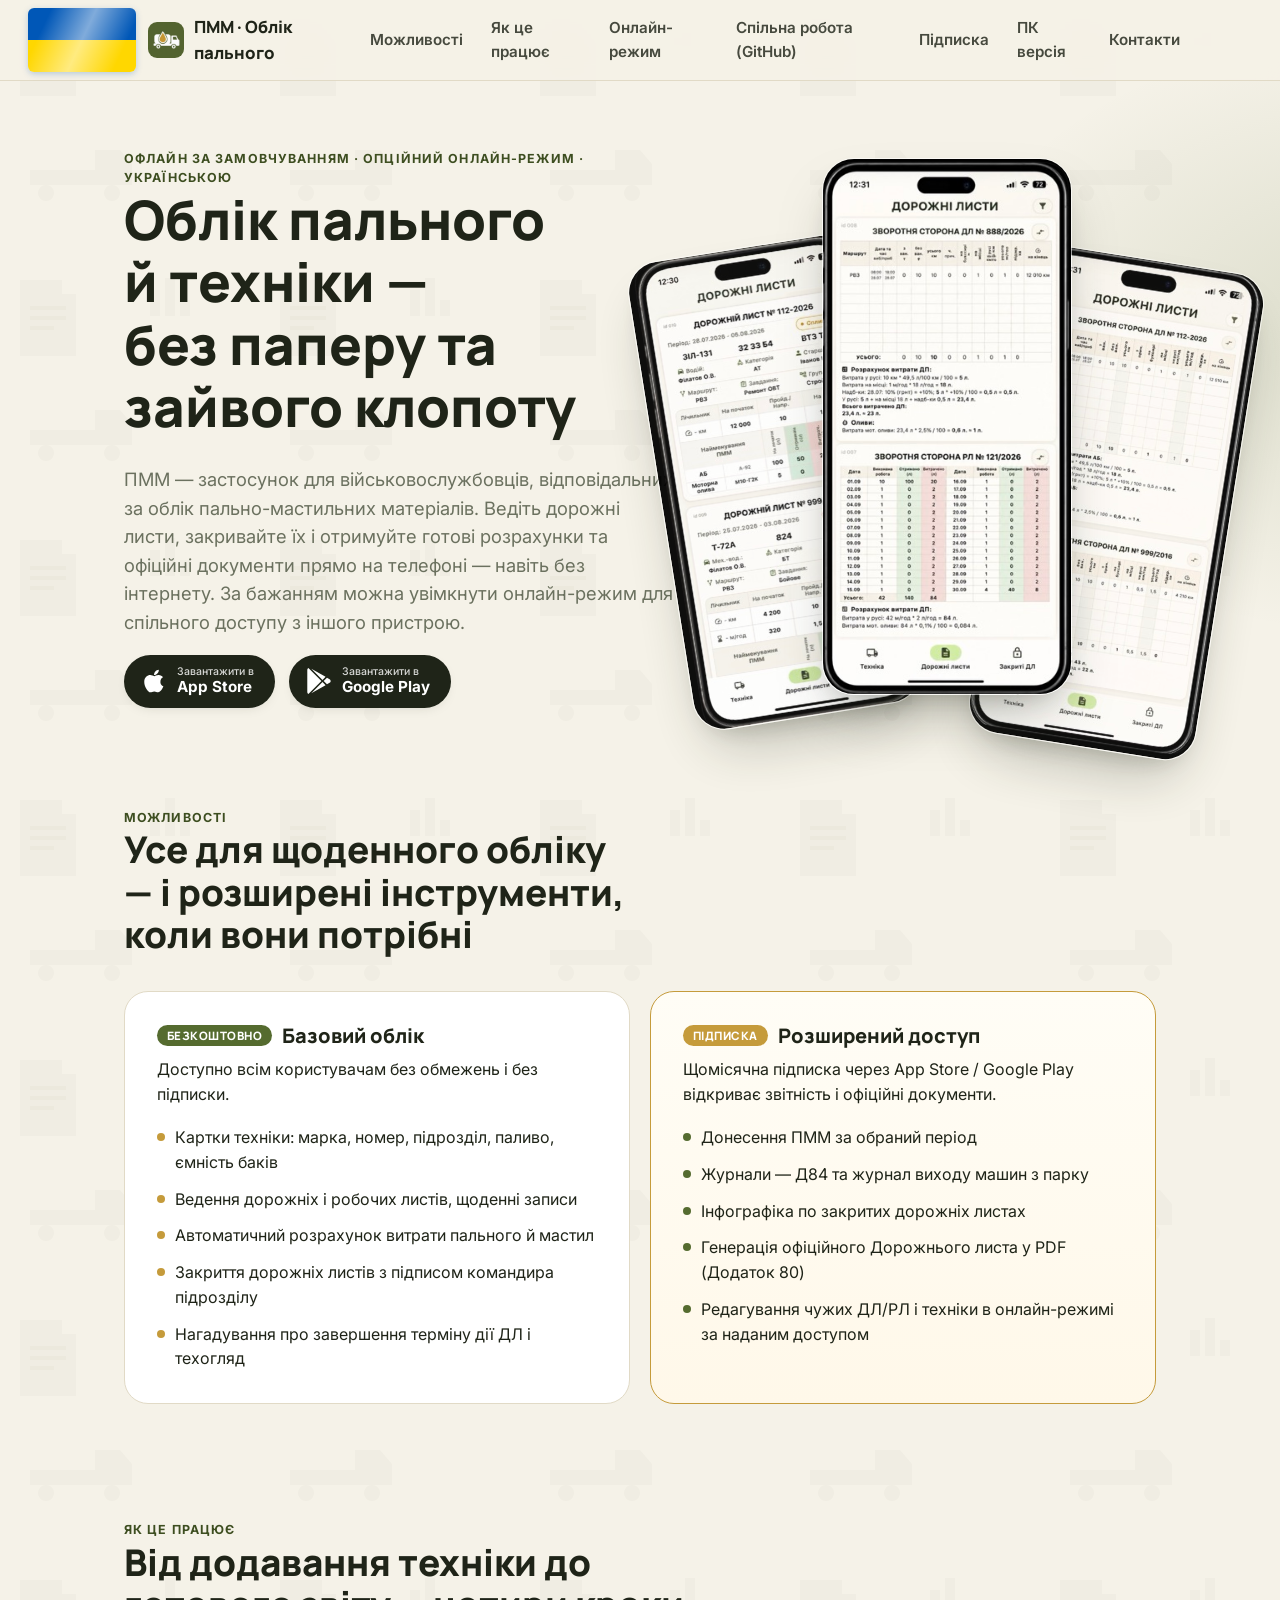
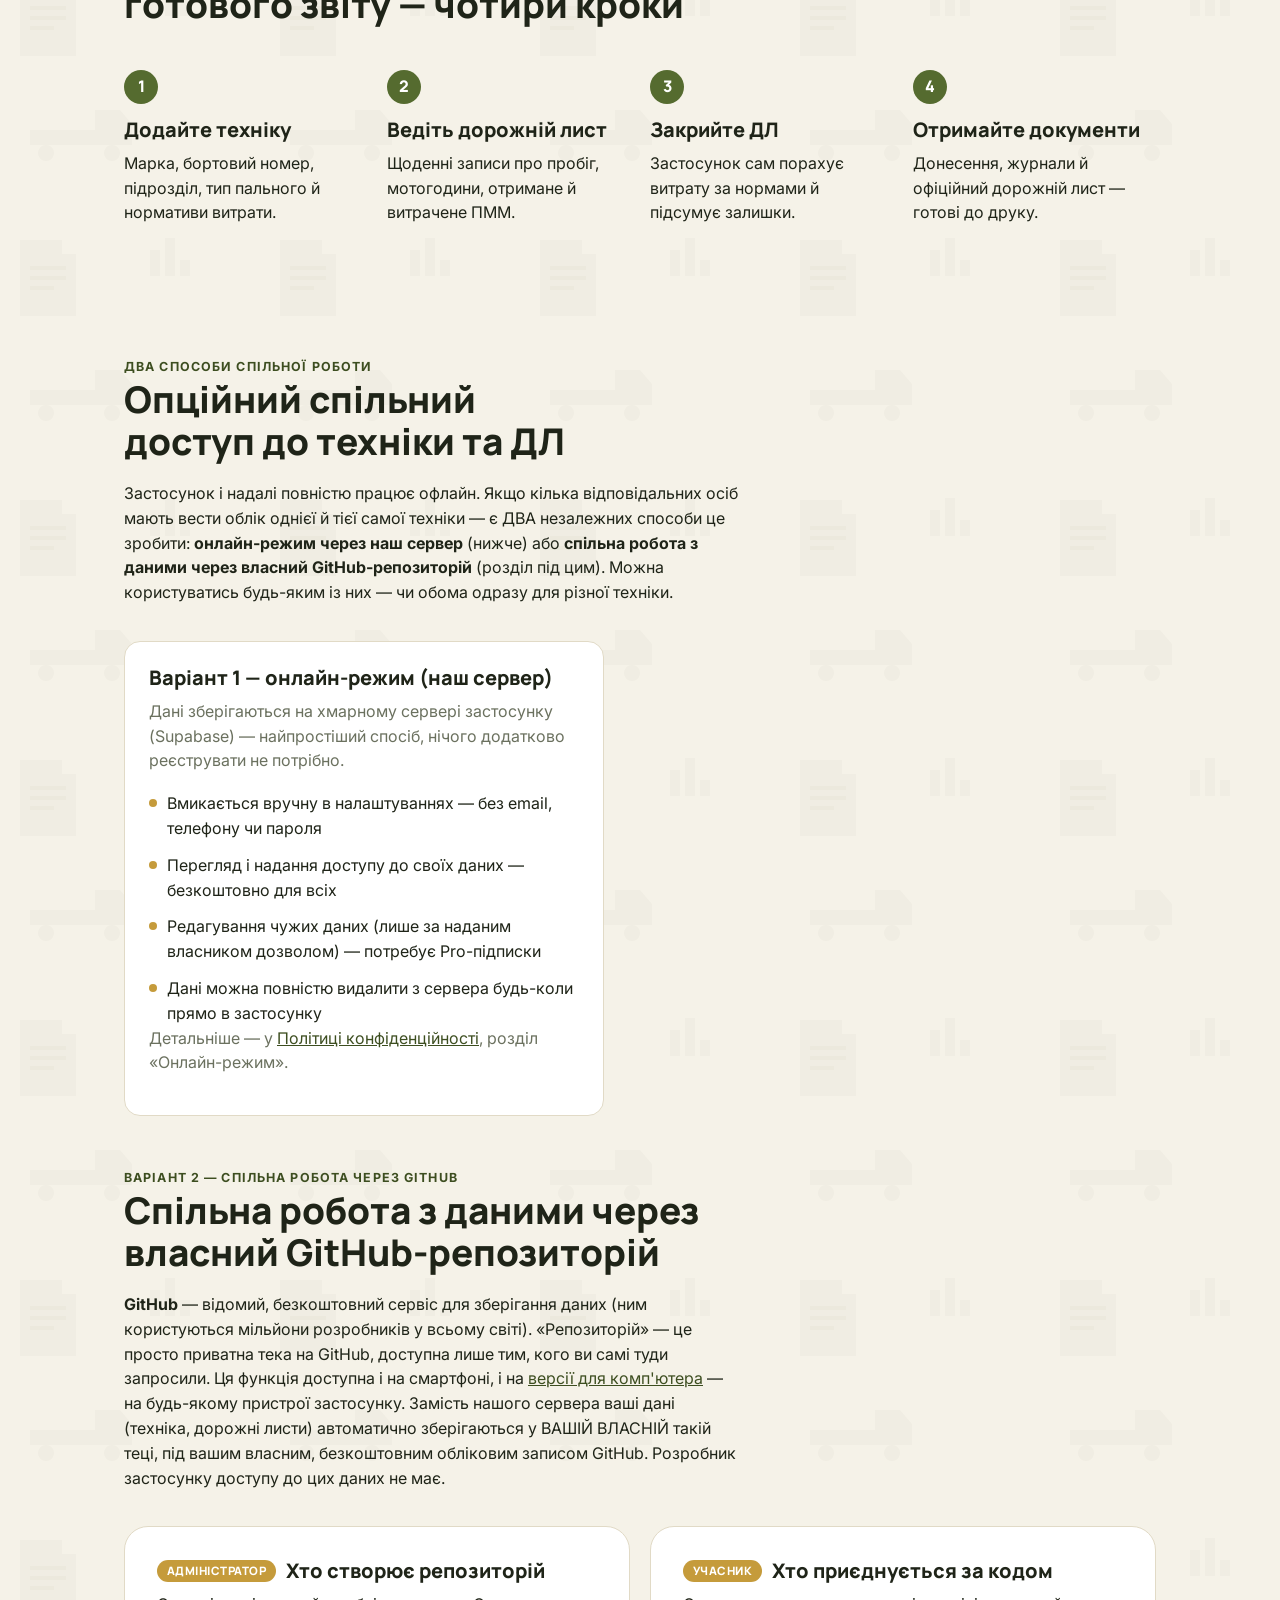
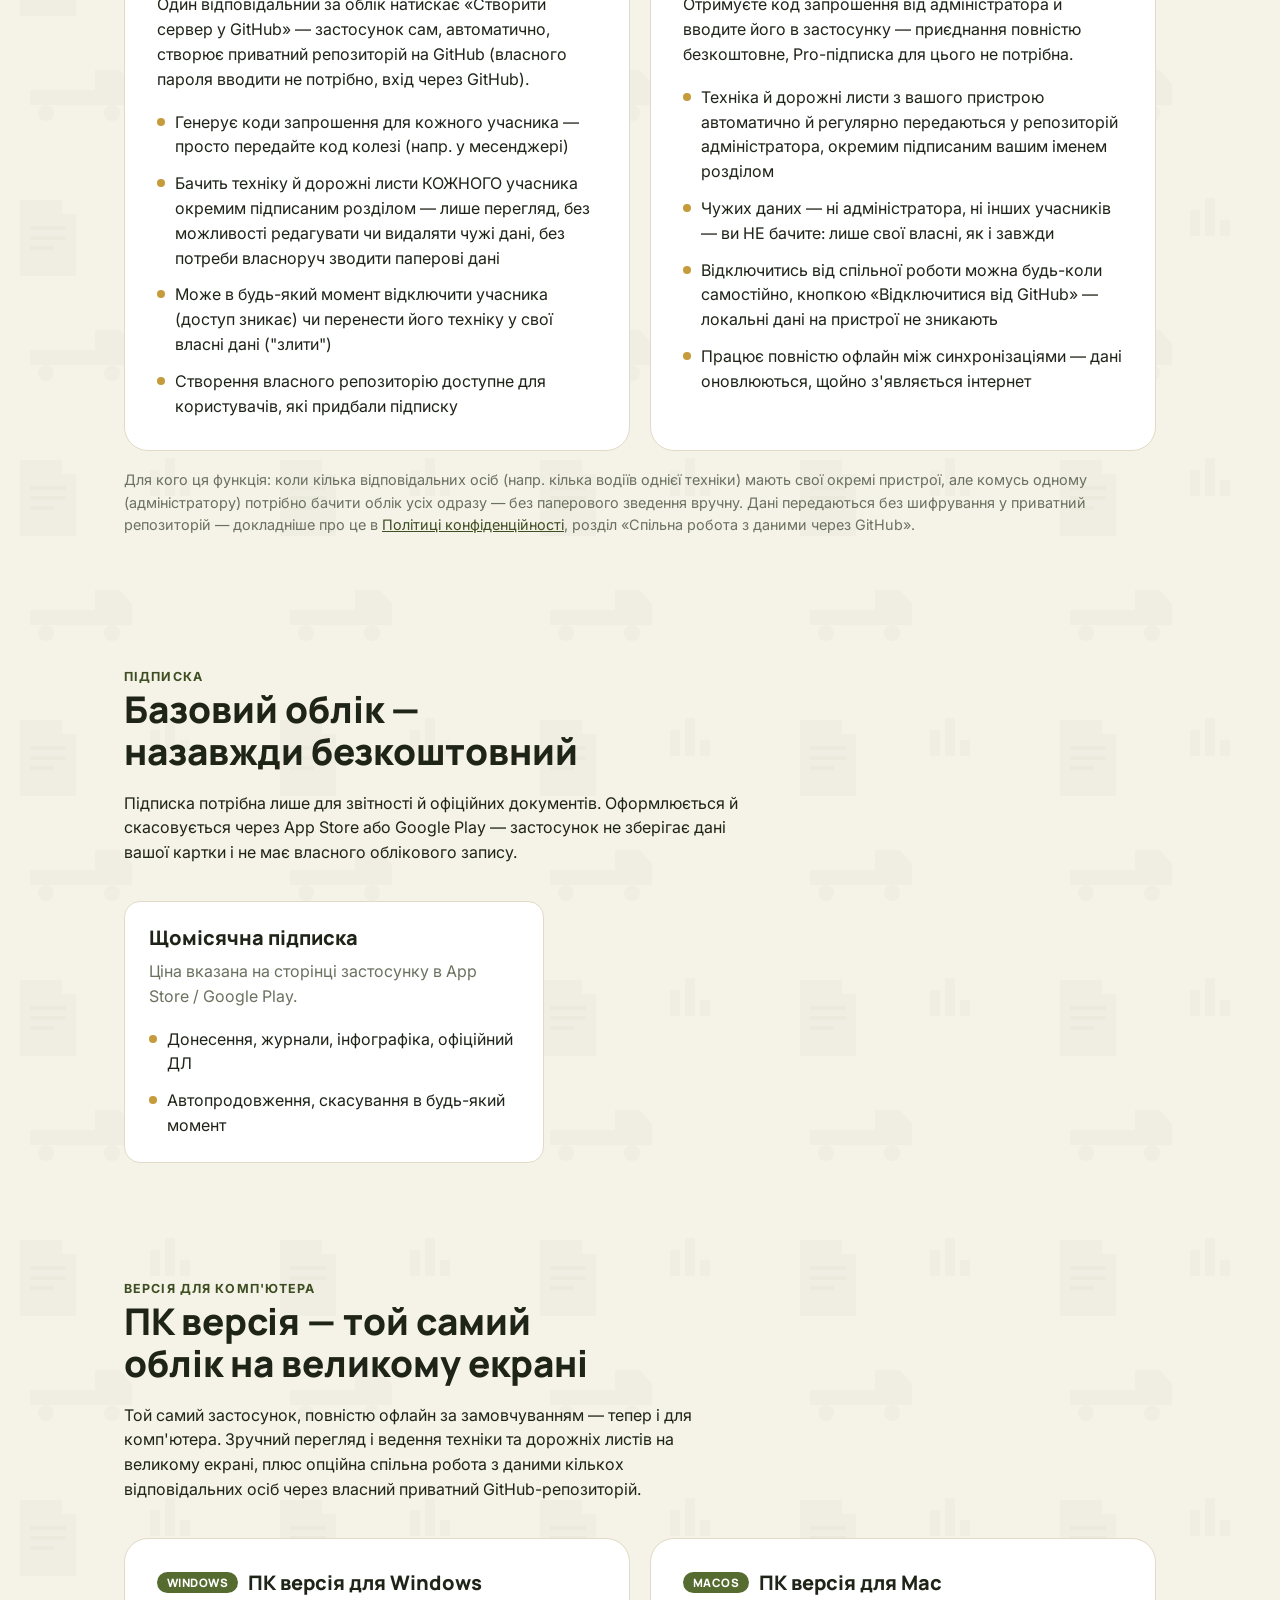
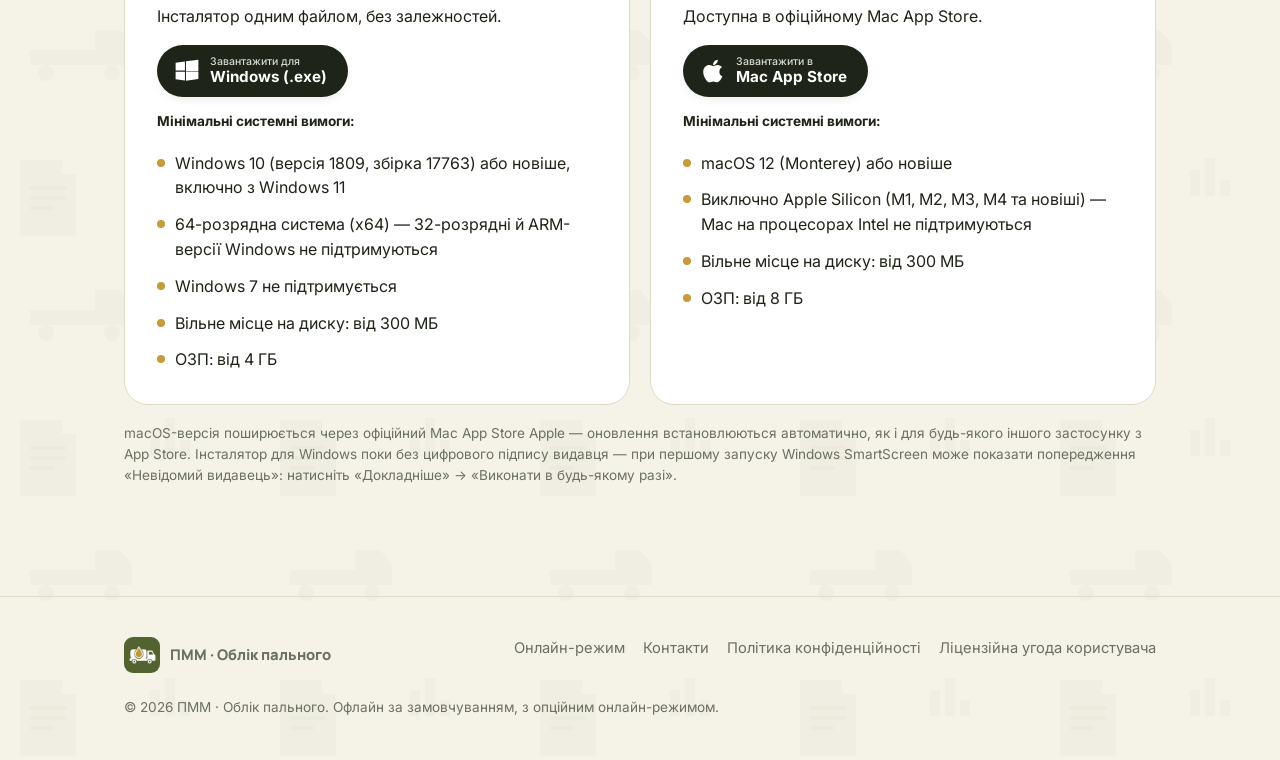
==== commit eac73cc8: "macOS: кнопка завантаження → Mac App Store замість застарілого .dmg Пряме посилання вело на GitHub-р" ====
--- a/index.html
+++ b/index.html
@@ -262,11 +262,11 @@
           <h3><span class="badge badge--free">Windows</span> ПК версія для Windows</h3>
           <p>Інсталятор одним файлом, без залежностей.</p>
           <div style="display: flex; align-items: center; gap: 12px; flex-wrap: nowrap;">
-            <a class="btn btn-store" href="https://github.com/AlexFeoktistov/site_oblik_pmm/releases/download/v1.0.6/PMM-Windows-1.0.6-Setup.exe" target="_blank" rel="noopener">
+            <a class="btn btn-store" href="https://github.com/AlexFeoktistov/site_oblik_pmm/releases/download/v1.0.7/PMM-Windows-1.0.7-Setup.exe" target="_blank" rel="noopener">
               <svg class="btn-store__icon" viewBox="0 0 448 512" fill="currentColor" aria-hidden="true"><path d="M0 93.7l183.6-25.3v177.4H0V93.7zm0 324.6l183.6 25.3V268.4H0v149.9zM203.8 65.3L448 32v228.8H203.8V65.3zm0 381.4l244.2-33.3V271.2H203.8v175.5z"/></svg>
               <span class="btn-store__text"><small>Завантажити для</small>Windows (.exe)</span>
             </a>
-            <span class="download-count" data-download-asset="PMM-Windows-1.0.6-Setup.exe" style="font-size: 0.82rem; color: var(--color-muted); background: #efece2; padding: 5px 12px; border-radius: 999px;" hidden></span>
+            <span class="download-count" data-download-asset="PMM-Windows-1.0.7-Setup.exe" style="font-size: 0.82rem; color: var(--color-muted); background: #efece2; padding: 5px 12px; border-radius: 999px;" hidden></span>
           </div>
           <p style="font-size: 0.85rem; font-weight: 700; color: var(--color-ink); margin: 14px 0 6px;">Мінімальні системні вимоги:</p>
           <ul class="feature-list">
@@ -279,13 +279,12 @@
         </div>
         <div class="plan-card">
           <h3><span class="badge badge--free">macOS</span> ПК версія для Mac</h3>
-          <p>Інсталятор одним файлом, без залежностей.</p>
+          <p>Доступна в офіційному Mac App Store.</p>
           <div style="display: flex; align-items: center; gap: 12px; flex-wrap: nowrap;">
-            <a class="btn btn-store" href="https://github.com/AlexFeoktistov/site_oblik_pmm/releases/download/v1.0.2/PMM-macOS-1.0.2.dmg" target="_blank" rel="noopener">
+            <a class="btn btn-store" href="https://apps.apple.com/us/app/%D0%BE%D0%B1%D0%BB%D1%96%D0%BA-%D0%BF%D0%BC%D0%BC-%D0%B4%D0%BB%D1%8F-%D0%BF%D0%BA/id6826294952" target="_blank" rel="noopener">
               <svg class="btn-store__icon" viewBox="0 0 384 512" fill="currentColor" aria-hidden="true"><path d="M318.7 268.7c-.2-36.7 16.4-64.4 50-84.8-18.8-26.9-47.2-41.7-84.7-44.6-35.5-2.8-74.3 20.7-88.5 20.7-15 0-49.4-19.7-76.4-19.7C63.3 141 0 184.8 0 273.5q0 39.3 14.4 81.2c12.8 36.7 59 126.7 107.2 125.2 25.2-.6 43-17.9 75.8-17.9 31.8 0 48.3 17.9 76.4 17.9 48.6-.7 90.4-82.5 102.6-119.3-65.2-30.7-57.7-90-57.7-91.9zm-56.6-164.2c27.3-32.4 24.8-61.9 24-72.5-24.1 1.4-52 16.4-67.9 34.9-17.5 19.8-27.8 44.3-25.6 71.9 26.1 2 49.9-11.4 69.5-34.3z"/></svg>
-              <span class="btn-store__text"><small>Завантажити для</small>Mac (.dmg)</span>
+              <span class="btn-store__text"><small>Завантажити в</small>Mac App Store</span>
             </a>
-            <span class="download-count" data-download-asset="PMM-macOS-1.0.2.dmg" style="font-size: 0.82rem; color: var(--color-muted); background: #efece2; padding: 5px 12px; border-radius: 999px;" hidden></span>
           </div>
           <p style="font-size: 0.85rem; font-weight: 700; color: var(--color-ink); margin: 14px 0 6px;">Мінімальні системні вимоги:</p>
           <ul class="feature-list">
@@ -297,11 +296,12 @@
         </div>
       </div>
       <p style="color: var(--color-muted); font-size: 0.85rem; margin-top: 18px;">
-        macOS-версія підписана сертифікатом Developer ID і нотаризована Apple —
-        відкривається без жодних попереджень системи безпеки. Інсталятор для
-        Windows поки без цифрового підпису видавця — при першому запуску
-        Windows SmartScreen може показати попередження «Невідомий видавець»:
-        натисніть «Докладніше» → «Виконати в будь-якому разі».</p>
+        macOS-версія поширюється через офіційний Mac App Store Apple —
+        оновлення встановлюються автоматично, як і для будь-якого іншого
+        застосунку з App Store. Інсталятор для Windows поки без цифрового
+        підпису видавця — при першому запуску Windows SmartScreen може
+        показати попередження «Невідомий видавець»: натисніть «Докладніше»
+        → «Виконати в будь-якому разі».</p>
     </div>
   </section>
 </main>
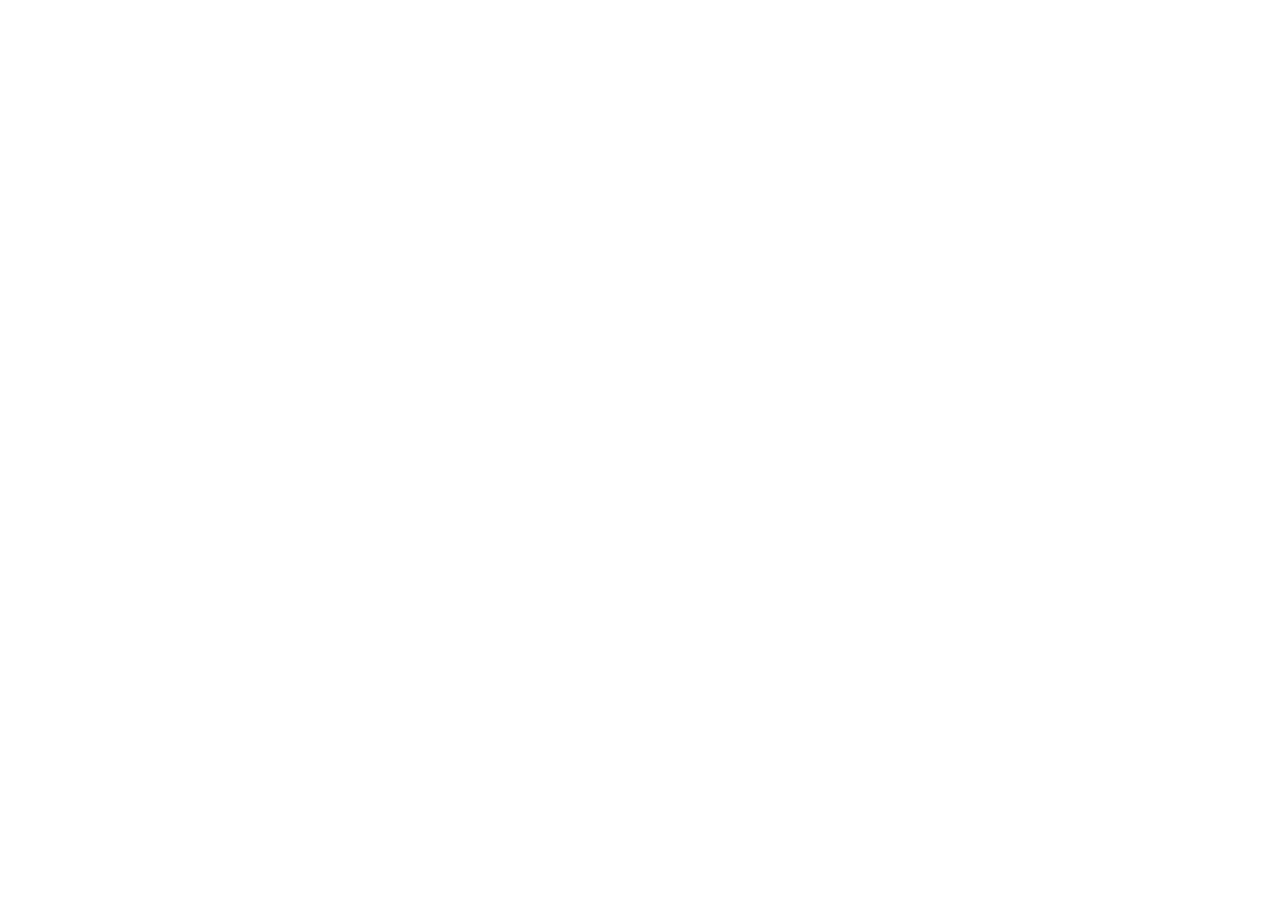
==== commit 1c5b4584: "Redirect notice: site moved to oblik-pmm.github.io" ====
--- a/index.html
+++ b/index.html
@@ -1,419 +1,19 @@
-<!doctype html>
+<!DOCTYPE html>
 <html lang="uk">
 <head>
-<meta charset="utf-8">
-<meta name="viewport" content="width=device-width, initial-scale=1">
-<title>ПММ — Облік пального | застосунок для обліку техніки та дорожніх листів</title>
-<meta name="description" content="ПММ (Облік пального) — застосунок для військовослужбовців: облік техніки, ведення дорожніх листів, автоматичний розрахунок витрати пального й мастил, офіційні документи за Наказом МОУ №440. Працює офлайн, з опційним онлайн-режимом.">
-<meta property="og:title" content="ПММ — Облік пального">
-<meta property="og:description" content="Застосунок для обліку пального, техніки та дорожніх листів. Базовий функціонал безкоштовний, працює офлайн — з опційним онлайн-режимом для спільного доступу.">
-<meta property="og:image" content="assets/img/app-icon-512.png">
-<meta property="og:locale" content="uk_UA">
-<link rel="icon" href="assets/img/favicon-32.png" sizes="32x32">
-<link rel="apple-touch-icon" href="assets/img/app-icon-192.png">
-<link rel="preconnect" href="https://fonts.googleapis.com">
-<link rel="preconnect" href="https://fonts.gstatic.com" crossorigin>
-<link href="https://fonts.googleapis.com/css2?family=Inter:wght@400;500;600;700;800&family=Manrope:wght@700;800&display=swap" rel="stylesheet">
-<link rel="stylesheet" href="assets/css/style.css">
+<meta charset="UTF-8">
+<meta http-equiv="refresh" content="0; url=https://oblik-pmm.github.io/site_oblik_pmm/">
+<title>Сайт переїхав</title>
+<style>
+  body { font-family: -apple-system, system-ui, sans-serif; background:#111; color:#eee; display:flex; align-items:center; justify-content:center; height:100vh; margin:0; text-align:center; }
+  a { color:#6fa8ff; font-size:1.2rem; }
+  p { font-size:1rem; }
+</style>
 </head>
 <body>
-
-<header class="site-header">
-  <div class="container site-header__bar">
-    <div class="site-header__brand-group">
-      <span class="ua-flag-badge" aria-hidden="true"></span>
-      <a class="brand" href="index.html">
-        <img src="assets/img/app-icon-192.png" alt="">
-        ПММ · Облік пального
-      </a>
-    </div>
-    <button class="nav-toggle" id="navToggle" aria-label="Меню" aria-expanded="false">☰</button>
-    <nav class="nav" id="siteNav">
-      <a href="#features">Можливості</a>
-      <a href="#how">Як це працює</a>
-      <a href="#online-mode">Онлайн-режим</a>
-      <a href="#git-sync">Спільна робота (GitHub)</a>
-      <a href="#plans">Підписка</a>
-      <a href="#pc-download">ПК версія</a>
-      <a href="contacts.html">Контакти</a>
-    </nav>
+  <div>
+    <p>Сайт переїхав на нову адресу.</p>
+    <p><a href="https://oblik-pmm.github.io/site_oblik_pmm/">https://oblik-pmm.github.io/site_oblik_pmm/</a></p>
   </div>
-</header>
-
-<main>
-  <section class="hero">
-    <div class="container hero__grid">
-      <div>
-        <span class="eyebrow">Офлайн за замовчуванням · опційний онлайн-режим · українською</span>
-        <h1>Облік пального й техніки — без паперу та зайвого клопоту</h1>
-        <p class="lead">ПММ — застосунок для військовослужбовців, відповідальних за облік
-          пально-мастильних матеріалів. Ведіть дорожні листи, закривайте їх і отримуйте
-          готові розрахунки та офіційні документи прямо на телефоні — навіть без інтернету.
-          За бажанням можна увімкнути онлайн-режим для спільного доступу з іншого пристрою.</p>
-        <div class="btn-row">
-          <a class="btn btn-store" href="https://apps.apple.com/ua/app/%D0%BE%D0%B1%D0%BB%D1%96%D0%BA-%D0%BF%D0%BC%D0%BC/id6798371431?l=uk" target="_blank" rel="noopener">
-            <svg class="btn-store__icon" viewBox="0 0 384 512" fill="currentColor" aria-hidden="true"><path d="M318.7 268.7c-.2-36.7 16.4-64.4 50-84.8-18.8-26.9-47.2-41.7-84.7-44.6-35.5-2.8-74.3 20.7-88.5 20.7-15 0-49.4-19.7-76.4-19.7C63.3 141 0 184.8 0 273.5q0 39.3 14.4 81.2c12.8 36.7 59 126.7 107.2 125.2 25.2-.6 43-17.9 75.8-17.9 31.8 0 48.3 17.9 76.4 17.9 48.6-.7 90.4-82.5 102.6-119.3-65.2-30.7-57.7-90-57.7-91.9zm-56.6-164.2c27.3-32.4 24.8-61.9 24-72.5-24.1 1.4-52 16.4-67.9 34.9-17.5 19.8-27.8 44.3-25.6 71.9 26.1 2 49.9-11.4 69.5-34.3z"/></svg>
-            <span class="btn-store__text"><small>Завантажити в</small>App Store</span>
-          </a>
-          <a class="btn btn-store" href="https://play.google.com/store/apps/details?id=ua.oblikpalnogo.oblik_palnogo_app" target="_blank" rel="noopener">
-            <svg class="btn-store__icon" viewBox="0 0 512 512" fill="currentColor" aria-hidden="true"><path d="M325.3 234.3 104.6 13l280.8 161.2-60.1 60.1zM47 0C34 6.8 25.3 19.2 25.3 35.3v441.3c0 16.1 8.7 28.5 21.7 35.3l256.6-256L47 0zm425.2 225.6-58.9-34.1-65.7 64.5 65.7 64.5 59.1-34.1c17.8-10.8 17.8-45.1-.2-60.8zM104.6 499l280.8-161.2-60.1-60.1L104.6 499z"/></svg>
-            <span class="btn-store__text"><small>Завантажити в</small>Google Play</span>
-          </a>
-        </div>
-      </div>
-      <div class="hero__art">
-        <img class="hero__shot hero__shot--left" src="assets/img/screenshots/shot-left.jpg" alt="Екран «Техніка» — перелік машин із рівнем пального">
-        <img class="hero__shot hero__shot--right" src="assets/img/screenshots/shot-right.jpg" alt="Екран «Дорожні листи» — перелік і статус листів">
-        <img class="hero__shot hero__shot--front" src="assets/img/screenshots/shot-front.jpg" alt="Зворотна сторона дорожнього листа з розрахунком витрати пального">
-      </div>
-    </div>
-  </section>
-
-  <section id="features">
-    <div class="container">
-      <div class="section-head">
-        <span class="eyebrow">Можливості</span>
-        <h2>Усе для щоденного обліку — і розширені інструменти, коли вони потрібні</h2>
-      </div>
-      <div class="grid-2">
-        <div class="plan-card">
-          <h3><span class="badge badge--free">Безкоштовно</span> Базовий облік</h3>
-          <p>Доступно всім користувачам без обмежень і без підписки.</p>
-          <ul class="feature-list">
-            <li>Картки техніки: марка, номер, підрозділ, паливо, ємність баків</li>
-            <li>Ведення дорожніх і робочих листів, щоденні записи</li>
-            <li>Автоматичний розрахунок витрати пального й мастил</li>
-            <li>Закриття дорожніх листів з підписом командира підрозділу</li>
-            <li>Нагадування про завершення терміну дії ДЛ і техогляд</li>
-          </ul>
-        </div>
-        <div class="plan-card plan-card--pro">
-          <h3><span class="badge">Підписка</span> Розширений доступ</h3>
-          <p>Щомісячна підписка через App Store / Google Play відкриває звітність
-            і офіційні документи.</p>
-          <ul class="feature-list">
-            <li>Донесення ПММ за обраний період</li>
-            <li>Журнали — Д84 та журнал виходу машин з парку</li>
-            <li>Інфографіка по закритих дорожніх листах</li>
-            <li>Генерація офіційного Дорожнього листа у PDF (Додаток 80)</li>
-            <li>Редагування чужих ДЛ/РЛ і техніки в онлайн-режимі за наданим доступом</li>
-          </ul>
-        </div>
-      </div>
-    </div>
-  </section>
-
-  <section id="how">
-    <div class="container">
-      <div class="section-head">
-        <span class="eyebrow">Як це працює</span>
-        <h2>Від додавання техніки до готового звіту — чотири кроки</h2>
-      </div>
-      <div class="steps">
-        <div class="step">
-          <span class="step__num">1</span>
-          <h3>Додайте техніку</h3>
-          <p>Марка, бортовий номер, підрозділ, тип пального й нормативи витрати.</p>
-        </div>
-        <div class="step">
-          <span class="step__num">2</span>
-          <h3>Ведіть дорожній лист</h3>
-          <p>Щоденні записи про пробіг, мотогодини, отримане й витрачене ПММ.</p>
-        </div>
-        <div class="step">
-          <span class="step__num">3</span>
-          <h3>Закрийте ДЛ</h3>
-          <p>Застосунок сам порахує витрату за нормами й підсумує залишки.</p>
-        </div>
-        <div class="step">
-          <span class="step__num">4</span>
-          <h3>Отримайте документи</h3>
-          <p>Донесення, журнали й офіційний дорожній лист — готові до друку.</p>
-        </div>
-      </div>
-    </div>
-  </section>
-
-  <section id="online-mode">
-    <div class="container">
-      <div class="section-head">
-        <span class="eyebrow">Два способи спільної роботи</span>
-        <h2>Опційний спільний доступ до техніки та ДЛ</h2>
-        <p>Застосунок і надалі повністю працює офлайн. Якщо кілька відповідальних осіб
-          мають вести облік однієї й тієї самої техніки — є ДВА незалежних способи
-          це зробити: <strong>онлайн-режим через наш сервер</strong> (нижче) або
-          <strong>спільна робота з даними через власний GitHub-репозиторій</strong>
-          (розділ під цим). Можна користуватись будь-яким із них — чи обома одразу
-          для різної техніки.</p>
-      </div>
-      <div class="card" style="max-width: 480px;">
-        <h3>Варіант 1 — онлайн-режим (наш сервер)</h3>
-        <p style="color: var(--color-muted);">Дані зберігаються на хмарному сервері
-          застосунку (Supabase) — найпростіший спосіб, нічого додатково реєструвати
-          не потрібно.</p>
-        <ul class="feature-list">
-          <li>Вмикається вручну в налаштуваннях — без email, телефону чи пароля</li>
-          <li>Перегляд і надання доступу до своїх даних — безкоштовно для всіх</li>
-          <li>Редагування чужих даних (лише за наданим власником дозволом) — потребує Pro-підписки</li>
-          <li>Дані можна повністю видалити з сервера будь-коли прямо в застосунку</li>
-        </ul>
-        <p style="color: var(--color-muted);">Детальніше — у
-          <a href="privacy.html">Політиці конфіденційності</a>, розділ «Онлайн-режим».</p>
-      </div>
-    </div>
-  </section>
-
-  <section id="git-sync">
-    <div class="container">
-      <div class="section-head">
-        <span class="eyebrow">Варіант 2 — спільна робота через GitHub</span>
-        <h2>Спільна робота з даними через власний GitHub-репозиторій</h2>
-        <p><strong>GitHub</strong> — відомий, безкоштовний сервіс для зберігання даних
-          (ним користуються мільйони розробників у всьому світі). «Репозиторій» — це
-          просто приватна тека на GitHub, доступна лише тим, кого ви самі туди
-          запросили. Ця функція доступна і на смартфоні, і на
-          <a href="#pc-download">версії для комп'ютера</a> — на будь-якому пристрої
-          застосунку. Замість нашого сервера ваші дані (техніка, дорожні листи)
-          автоматично зберігаються у ВАШІЙ ВЛАСНІЙ такій теці, під вашим власним,
-          безкоштовним обліковим записом GitHub. Розробник застосунку доступу до цих
-          даних не має.</p>
-      </div>
-      <div class="grid-2">
-        <div class="plan-card">
-          <h3><span class="badge">Адміністратор</span> Хто створює репозиторій</h3>
-          <p>Один відповідальний за облік натискає «Створити
-            сервер у GitHub» — застосунок сам, автоматично, створює приватний
-            репозиторій на GitHub (власного пароля вводити не потрібно, вхід через
-            GitHub).</p>
-          <ul class="feature-list">
-            <li>Генерує коди запрошення для кожного учасника — просто передайте код
-              колезі (напр. у месенджері)</li>
-            <li>Бачить техніку й дорожні листи КОЖНОГО учасника окремим підписаним
-              розділом — лише перегляд, без можливості редагувати чи видаляти чужі
-              дані, без потреби власноруч зводити паперові дані</li>
-            <li>Може в будь-який момент відключити учасника (доступ зникає) чи
-              перенести його техніку у свої власні дані ("злити")</li>
-            <li>Створення власного репозиторію доступне для користувачів, які
-              придбали підписку</li>
-          </ul>
-        </div>
-        <div class="plan-card">
-          <h3><span class="badge">Учасник</span> Хто приєднується за кодом</h3>
-          <p>Отримуєте код запрошення від адміністратора й вводите його в
-            застосунку — приєднання повністю безкоштовне, Pro-підписка для цього
-            не потрібна.</p>
-          <ul class="feature-list">
-            <li>Техніка й дорожні листи з вашого пристрою автоматично й регулярно
-              передаються у репозиторій адміністратора, окремим підписаним вашим
-              іменем розділом</li>
-            <li>Чужих даних — ні адміністратора, ні інших учасників — ви НЕ бачите:
-              лише свої власні, як і завжди</li>
-            <li>Відключитись від спільної роботи можна будь-коли самостійно, кнопкою
-              «Відключитися від GitHub» — локальні дані на пристрої не зникають</li>
-            <li>Працює повністю офлайн між синхронізаціями — дані оновлюються, щойно
-              з'являється інтернет</li>
-          </ul>
-        </div>
-      </div>
-      <p style="color: var(--color-muted); font-size: 0.9rem; margin-top: 18px;">
-        Для кого ця функція: коли кілька відповідальних осіб (напр. кілька водіїв
-        однієї техніки) мають свої окремі пристрої, але комусь
-        одному (адміністратору) потрібно бачити облік усіх одразу — без паперового
-        зведення вручну. Дані передаються без шифрування у приватний репозиторій —
-        докладніше про це в
-        <a href="privacy.html">Політиці конфіденційності</a>, розділ «Спільна робота
-        з даними через GitHub».</p>
-    </div>
-  </section>
-
-  <section id="plans">
-    <div class="container">
-      <div class="section-head">
-        <span class="eyebrow">Підписка</span>
-        <h2>Базовий облік — назавжди безкоштовний</h2>
-        <p>Підписка потрібна лише для звітності й офіційних документів. Оформлюється й
-          скасовується через App Store або Google Play — застосунок не зберігає дані
-          вашої картки і не має власного облікового запису.</p>
-      </div>
-      <div class="card" style="max-width: 420px;">
-        <h3>Щомісячна підписка</h3>
-        <p style="color: var(--color-muted);">Ціна вказана на сторінці застосунку в
-          App Store / Google Play.</p>
-        <ul class="feature-list">
-          <li>Донесення, журнали, інфографіка, офіційний ДЛ</li>
-          <li>Автопродовження, скасування в будь-який момент</li>
-        </ul>
-      </div>
-    </div>
-  </section>
-
-  <section id="pc-download">
-    <div class="container">
-      <div class="section-head">
-        <span class="eyebrow">Версія для комп'ютера</span>
-        <h2>ПК версія — той самий облік на великому екрані</h2>
-        <p>Той самий застосунок, повністю офлайн за замовчуванням — тепер і для
-          комп'ютера. Зручний перегляд і ведення техніки та дорожніх листів на
-          великому екрані, плюс опційна спільна робота з даними кількох
-          відповідальних осіб через власний приватний GitHub-репозиторій.</p>
-      </div>
-      <div class="grid-2">
-        <div class="plan-card">
-          <h3><span class="badge badge--free">Windows</span> ПК версія для Windows</h3>
-          <p>Інсталятор одним файлом, без залежностей.</p>
-          <div style="display: flex; align-items: center; gap: 12px; flex-wrap: nowrap;">
-            <a class="btn btn-store" href="https://github.com/AlexFeoktistov/site_oblik_pmm/releases/download/v1.0.7/PMM-Windows-1.0.7-Setup.exe" target="_blank" rel="noopener">
-              <svg class="btn-store__icon" viewBox="0 0 448 512" fill="currentColor" aria-hidden="true"><path d="M0 93.7l183.6-25.3v177.4H0V93.7zm0 324.6l183.6 25.3V268.4H0v149.9zM203.8 65.3L448 32v228.8H203.8V65.3zm0 381.4l244.2-33.3V271.2H203.8v175.5z"/></svg>
-              <span class="btn-store__text"><small>Завантажити для</small>Windows (.exe)</span>
-            </a>
-            <span class="download-count" data-download-asset="PMM-Windows-1.0.7-Setup.exe" style="font-size: 0.82rem; color: var(--color-muted); background: #efece2; padding: 5px 12px; border-radius: 999px;" hidden></span>
-          </div>
-          <p style="font-size: 0.85rem; font-weight: 700; color: var(--color-ink); margin: 14px 0 6px;">Мінімальні системні вимоги:</p>
-          <ul class="feature-list">
-            <li>Windows 10 (версія 1809, збірка 17763) або новіше, включно з Windows 11</li>
-            <li>64-розрядна система (x64) — 32-розрядні й ARM-версії Windows не підтримуються</li>
-            <li>Windows 7 не підтримується</li>
-            <li>Вільне місце на диску: від 300 МБ</li>
-            <li>ОЗП: від 4 ГБ</li>
-          </ul>
-        </div>
-        <div class="plan-card">
-          <h3><span class="badge badge--free">macOS</span> ПК версія для Mac</h3>
-          <p>Доступна в офіційному Mac App Store.</p>
-          <div style="display: flex; align-items: center; gap: 12px; flex-wrap: nowrap;">
-            <a class="btn btn-store" href="https://apps.apple.com/us/app/%D0%BE%D0%B1%D0%BB%D1%96%D0%BA-%D0%BF%D0%BC%D0%BC-%D0%B4%D0%BB%D1%8F-%D0%BF%D0%BA/id6826294952" target="_blank" rel="noopener">
-              <svg class="btn-store__icon" viewBox="0 0 384 512" fill="currentColor" aria-hidden="true"><path d="M318.7 268.7c-.2-36.7 16.4-64.4 50-84.8-18.8-26.9-47.2-41.7-84.7-44.6-35.5-2.8-74.3 20.7-88.5 20.7-15 0-49.4-19.7-76.4-19.7C63.3 141 0 184.8 0 273.5q0 39.3 14.4 81.2c12.8 36.7 59 126.7 107.2 125.2 25.2-.6 43-17.9 75.8-17.9 31.8 0 48.3 17.9 76.4 17.9 48.6-.7 90.4-82.5 102.6-119.3-65.2-30.7-57.7-90-57.7-91.9zm-56.6-164.2c27.3-32.4 24.8-61.9 24-72.5-24.1 1.4-52 16.4-67.9 34.9-17.5 19.8-27.8 44.3-25.6 71.9 26.1 2 49.9-11.4 69.5-34.3z"/></svg>
-              <span class="btn-store__text"><small>Завантажити в</small>Mac App Store</span>
-            </a>
-          </div>
-          <p style="font-size: 0.85rem; font-weight: 700; color: var(--color-ink); margin: 14px 0 6px;">Мінімальні системні вимоги:</p>
-          <ul class="feature-list">
-            <li>macOS 12 (Monterey) або новіше</li>
-            <li>Виключно Apple Silicon (M1, M2, M3, M4 та новіші) — Mac на процесорах Intel не підтримуються</li>
-            <li>Вільне місце на диску: від 300 МБ</li>
-            <li>ОЗП: від 8 ГБ</li>
-          </ul>
-        </div>
-      </div>
-      <p style="color: var(--color-muted); font-size: 0.85rem; margin-top: 18px;">
-        macOS-версія поширюється через офіційний Mac App Store Apple —
-        оновлення встановлюються автоматично, як і для будь-якого іншого
-        застосунку з App Store. Інсталятор для Windows поки без цифрового
-        підпису видавця — при першому запуску Windows SmartScreen може
-        показати попередження «Невідомий видавець»: натисніть «Докладніше»
-        → «Виконати в будь-якому разі».</p>
-    </div>
-  </section>
-</main>
-
-<footer class="site-footer">
-  <div class="container">
-    <div class="site-footer__grid">
-      <a class="brand" href="index.html">
-        <img src="assets/img/app-icon-192.png" alt="">
-        ПММ · Облік пального
-      </a>
-      <nav>
-        <a href="#online-mode">Онлайн-режим</a>
-        <a href="contacts.html">Контакти</a>
-        <a href="privacy.html">Політика конфіденційності</a>
-        <a href="terms.html">Ліцензійна угода користувача</a>
-      </nav>
-    </div>
-    <p class="site-footer__meta">© 2026 ПММ · Облік пального. Офлайн за замовчуванням, з опційним онлайн-режимом.</p>
-  </div>
-</footer>
-
-<script>
-  const navToggle = document.getElementById('navToggle');
-  const siteNav = document.getElementById('siteNav');
-  navToggle.addEventListener('click', () => {
-    const isOpen = siteNav.classList.toggle('is-open');
-    navToggle.setAttribute('aria-expanded', String(isOpen));
-  });
-
-  // Лічильник завантажень ПК-версій. ДВІ попередні версії (пряме
-  // звернення до api.github.com окремо на кожен asset, потім —
-  // шлях через SVG-бейдж shields.io) мали той самий прихований ґандж:
-  // URL запиту для Windows-файлу закінчувався буквально на ".exe"
-  // ("...Setup.exe" / "...Setup.exe.json") — типові блокувальники
-  // реклами/захисту (uBlock, вбудований Safe Browsing тощо) евристично
-  // блокують саме такі запити як "схожі на завантаження виконуваного
-  // файлу", незалежно від реального вмісту відповіді. Звідси й
-  // систематична (не випадкова — повторні спроби не допомагали)
-  // відсутність лічильника ЛИШЕ для Windows, тоді як macOS (.dmg)
-  // працював завжди.
-  //
-  // Тому тепер — ОДИН запит на /releases/latest (URL не містить жодної
-  // назви файлу, нічого "виконуваного" в самому шляху), з якого
-  // одразу читаємо download_count ОБОХ assets. Кешуємо відповідь у
-  // localStorage на 30 хв (переживає перезавантаження сторінки, не лише
-  // однієї сесії браузера не грали зайвий запит і не впирались у ліміт
-  // GitHub API (60/год на IP, спільний для відвідувачів з однієї мережі).
-  //
-  // /releases/latest НЕДОСТАТНЬО, якщо платформи оновлюються не
-  // синхронно (саме так і сталось: вийшла 1.0.2 лише для mac, Windows
-  // свідомо лишили на 1.0.1) — "latest" це ОДИН конкретний реліз-тег, і
-  // asset з іншого тега (старішого) туди просто не входить, пошук за
-  // назвою файлу мовчки не знаходить нічого. Тому тепер /releases
-  // (список останніх релізів, той самий один запит і той самий ліміт) —
-  // і шукаємо назву файлу серед assets УСІХ них одразу, незалежно від
-  // того, якому саме тегу вона належить.
-  function pluralizeDownloads(count) {
-    const mod100 = count % 100;
-    const mod10 = count % 10;
-    if (mod100 >= 11 && mod100 <= 14) return `${count} завантажень`;
-    if (mod10 === 1) return `${count} завантаження`;
-    if (mod10 >= 2 && mod10 <= 4) return `${count} завантаження`;
-    return `${count} завантажень`;
-  }
-
-  function applyCounts(assets) {
-    document.querySelectorAll('[data-download-asset]').forEach((el) => {
-      const asset = assets.find((a) => a.name === el.dataset.downloadAsset);
-      if (!asset) return;
-      el.textContent = pluralizeDownloads(asset.download_count);
-      el.hidden = false;
-    });
-  }
-
-  // v2 (було v1_, /releases/latest) — свідомо нова назва ключа: старий
-  // кеш від зламаної v1-версії (порожні/застарілі asset-и) інакше
-  // лишався б у localStorage відвідувача ще до 30 хв і після цього фіксу.
-  const CACHE_KEY = 'pmm_release_assets_v2';
-  const CACHE_TTL_MS = 30 * 60 * 1000;
-
-  let cached = null;
-  try {
-    const raw = localStorage.getItem(CACHE_KEY);
-    if (raw) {
-      const parsed = JSON.parse(raw);
-      if (Date.now() - parsed.savedAt < CACHE_TTL_MS) cached = parsed.assets;
-    }
-  } catch (_) {
-    // Приватний режим браузера чи вимкнений localStorage — просто
-    // підемо далі без кешу, це не критично.
-  }
-
-  if (cached) {
-    applyCounts(cached);
-  } else {
-    fetch('https://api.github.com/repos/AlexFeoktistov/site_oblik_pmm/releases')
-      .then((response) => (response.ok ? response.json() : Promise.reject()))
-      .then((releases) => {
-        const assets = Array.isArray(releases)
-          ? releases.flatMap((release) =>
-              Array.isArray(release.assets) ? release.assets : [])
-          : [];
-        applyCounts(assets);
-        try {
-          localStorage.setItem(CACHE_KEY, JSON.stringify({ savedAt: Date.now(), assets }));
-        } catch (_) {}
-      })
-      .catch(() => {
-        // Лічильник суто інформаційний — мовчки нічого не показуємо.
-      });
-  }
-</script>
 </body>
 </html>
